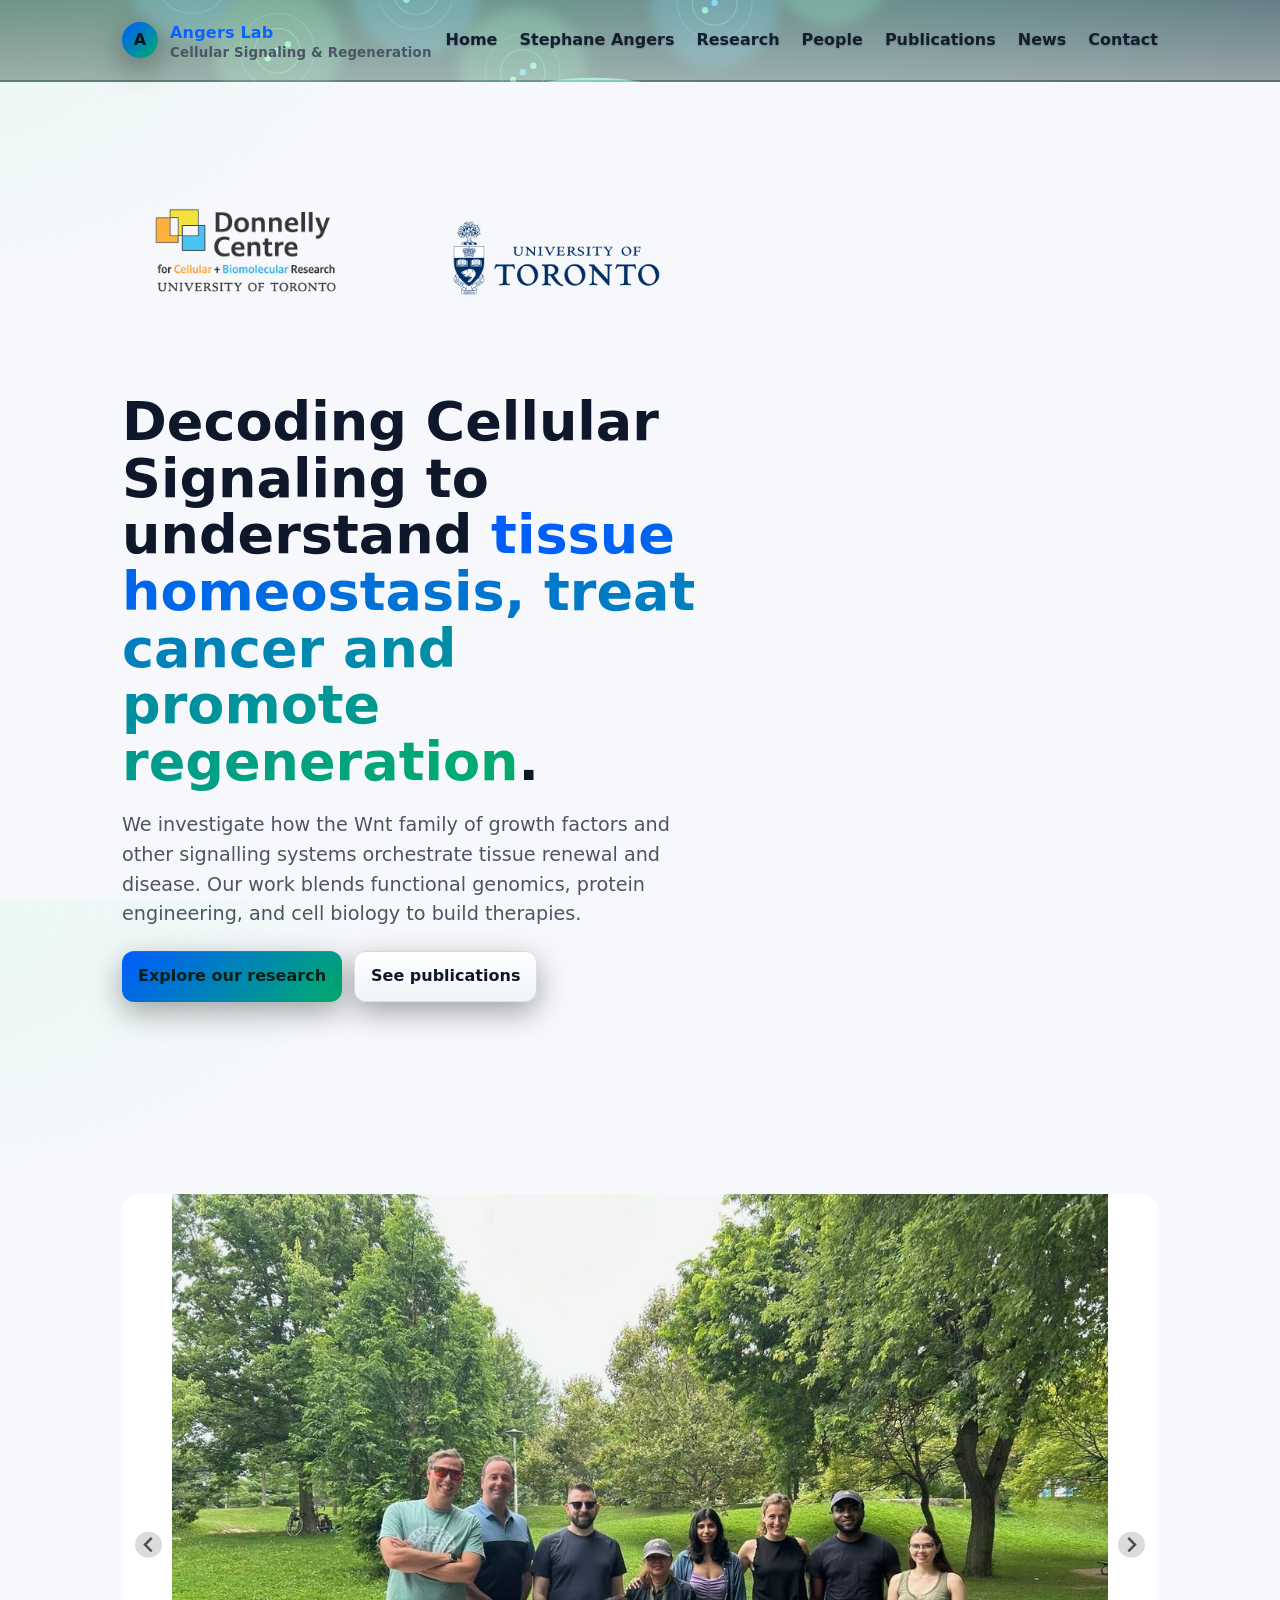
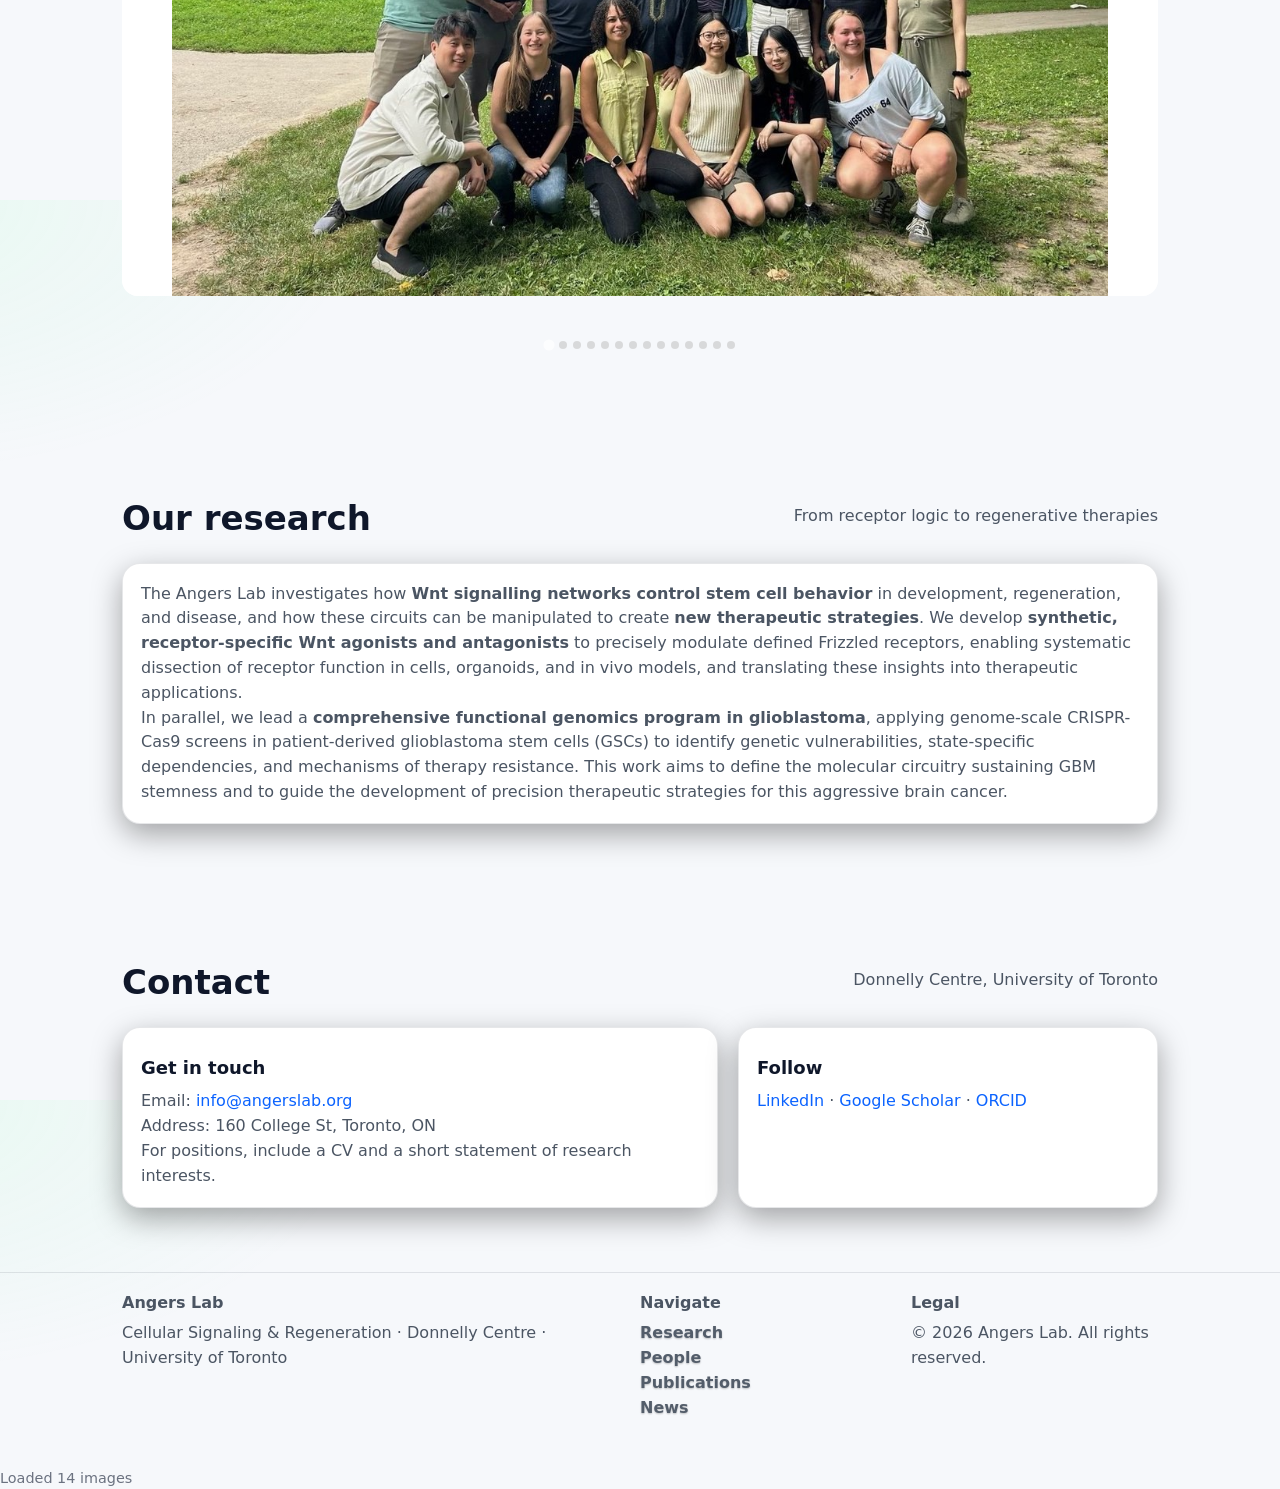
==== index.html @ 77c17e10 "Refactor research section in index.html Updated the content and styling of the research section." ====
<!DOCTYPE html>
<html lang="en">
<head>
<meta charset="utf-8"/>
<meta name="viewport" content="width=device-width, initial-scale=1, viewport-fit=cover"/>
<title>Angers Lab | Cellular Signaling &amp; Regeneration</title>
<meta name="description" content="Angers Lab at the University of Toronto. We study cellular signalling, Wnt/Frizzled biology, and regenerative medicine."/>
<link rel="icon" href="data:image/svg+xml,&lt;svg xmlns='http://www.w3.org/2000/svg' viewBox='0 0 100 100'&gt;&lt;rect width='100' height='100' fill='%230a0a0a'/&gt;&lt;text x='50' y='58' font-size='60' text-anchor='middle' fill='%23ffffff' font-family='Arial, Helvetica, sans-serif'&gt;A&lt;/text&gt;&lt;/svg&gt;"/>
<style>
    :root {
      --bg: #0b0c10;
      --panel: #111317;
      --elev: #161a20;
      --text: #e9eef5;
      --muted: #aeb6c2;
      --brand: #59d5ff;
      --brand-2: #7bffb1;
      --link: var(--brand);
      --maxw: 1100px;
      --radius: 18px;
      --shadow: 0 10px 30px rgba(0,0,0,.35);
    }
    @media (prefers-color-scheme: light) {
      :root {
        --bg: #f6f8fb;
        --panel: #ffffff;
        --elev: #f1f4f8;
        --text: #0f172a;
        --muted: #4b5563;
        --brand: #005bff;
        --brand-2: #00ad6b;
        --link: #0b63ff;
      }
    }
    * { box-sizing: border-box; }
    html, body { height: 100%; }
    body {
      margin: 0;
      font-family: ui-sans-serif, system-ui, -apple-system, Segoe UI, Roboto, Helvetica, Arial, "Apple Color Emoji", "Segoe UI Emoji";
      color: var(--text);
      background: radial-gradient(1200px 600px at 80% -50%, rgba(89,213,255,.15), transparent 60%), radial-gradient(900px 500px at -10% 0%, rgba(123,255,177,.12), transparent 55%), var(--bg);
      line-height: 1.55;
    }
    a { color: var(--link); text-decoration: none; }
    a:hover { text-decoration: underline; }
    .wrap { max-width: var(--maxw); margin-inline: auto; padding-inline: clamp(16px, 3vw, 32px); }
    
    
    
    
    .brand small { display: block; font-weight: 600; color: var(--muted); line-height: 1; }
    
    
    
    
      
    }
    .hero { padding: clamp(28px, 6vw, 64px) 0 clamp(24px, 5vw, 48px); }
    .hero-grid { display: grid; grid-template-columns: 1.2fr .8fr; gap: clamp(20px, 5vw, 48px); align-items: center; }
    @media (max-width: 980px) { .hero-grid { grid-template-columns: 1fr; } }
    .eyebrow { display: inline-block; padding: 6px 10px; border-radius: 999px; background: color-mix(in oklab, var(--brand) 20%, transparent); color: color-mix(in oklab, var(--brand) 80%, var(--text)); font-weight: 700; letter-spacing: .2px; }
    h1 { font-size: clamp(28px, 4.5vw, 54px); margin: 14px 0 12px; line-height: 1.05; }
    .lead { font-size: clamp(16px, 1.5vw, 20px); color: var(--muted); max-width: 60ch; }
    .cta-row { display: flex; gap: 12px; margin-top: 22px; flex-wrap: wrap; }
    .btn { display: inline-flex; align-items: center; gap: 10px; padding: 12px 16px; border-radius: 12px; border: 1px solid color-mix(in oklab, var(--text) 12%, transparent); background: linear-gradient(180deg, color-mix(in oklab, var(--panel) 100%, transparent), color-mix(in oklab, var(--elev) 100%, transparent)); color: var(--text); font-weight: 700; text-decoration: none; box-shadow: 0 1px 0 rgba(255,255,255,.08) inset, var(--shadow); }
    .btn.fill { background: linear-gradient(135deg, var(--brand), var(--brand-2)); color: #002016; border: none; }
    .hero-card { background: linear-gradient(180deg, color-mix(in oklab, var(--panel) 90%, transparent), color-mix(in oklab, var(--elev) 100%, transparent)); border: 1px solid color-mix(in oklab, var(--text) 10%, transparent); border-radius: var(--radius); padding: 18px; box-shadow: var(--shadow); }
    .hero-card .stat { display: grid; grid-template-columns: auto 1fr; gap: 8px 14px; align-items: center; border-bottom: 1px dashed color-mix(in oklab, var(--text) 10%, transparent); padding: 12px 0; }
    .hero-card .stat:last-child { border-bottom: none; }
    .hero-card .stat .num { font-size: 28px; font-weight: 900; background: linear-gradient(135deg, var(--brand), var(--brand-2)); -webkit-background-clip: text; background-clip: text; color: transparent; }
    .hero-card .stat small { color: var(--muted); }
    section { padding: clamp(28px, 6vw, 64px) 0; }
    .section-head { display: flex; align-items: end; justify-content: space-between; gap: 12px; margin-bottom: 18px; }
    .section-head h2 { margin: 0; font-size: clamp(22px, 3.2vw, 34px); }
    .sub { color: var(--muted); }
    .grid { display: grid; grid-template-columns: repeat(12, 1fr); gap: clamp(12px, 2vw, 20px); }
    .card { grid-column: span 4; background: var(--panel); border: 1px solid color-mix(in oklab, var(--text) 10%, transparent); border-radius: var(--radius); padding: 18px; box-shadow: var(--shadow); }
    .card h3 { margin: 8px 0 8px; font-size: 18px; }
    .card p { color: var(--muted); margin: 0; }
    .chip { display: inline-flex; align-items: center; gap: 8px; padding: 6px 10px; border-radius: 999px; background: color-mix(in oklab, var(--text) 8%, transparent); color: var(--text); font-weight: 600; }
    .figure {  border-radius: 14px; background: linear-gradient(135deg, color-mix(in oklab, var(--brand) 30%, transparent), color-mix(in oklab, var(--brand-2) 30%, transparent)); opacity: .9; }
    @media (max-width: 980px) { .card { grid-column: span 6; } }
    @media (max-width: 680px) { .card { grid-column: span 12; } }
    .people { display: grid; grid-template-columns: repeat(4, 1fr); gap: 16px; }
    .person { background: var(--panel); border: 1px solid color-mix(in oklab, var(--text) 10%, transparent); border-radius: 16px; padding: 14px; display: grid; grid-template-columns: 56px 1fr; gap: 12px; align-items: center; box-shadow: var(--shadow); }
    .avatar { width: 56px; height: 56px; border-radius: 50%; background: linear-gradient(135deg, var(--brand), var(--brand-2)); display: grid; place-items: center; font-weight: 900; color: #002016; }
    .person small { color: var(--muted); }
     }
    @media (max-width: 520px) { .people { grid-template-columns: 1fr; } }
    .pubs { display: grid; gap: 14px; }
    .pub { background: var(--panel); border: 1px solid color-mix(in oklab, var(--text) 10%, transparent); border-radius: 14px; padding: 14px; box-shadow: var(--shadow); }
    .pub b { display: block; margin-bottom: 6px; }
    .pub .meta { color: var(--muted); font-size: .95rem; }
    footer { border-top: 1px solid color-mix(in oklab, var(--text) 10%, transparent); padding: 18px 0 32px; color: var(--muted); }
    .footer-grid { display: grid; grid-template-columns: 2fr 1fr 1fr; gap: 24px; }
    .footer-grid a { color: var(--muted); }
    @media (max-width: 820px) { .footer-grid { grid-template-columns: 1fr; } }
    .sr-only { position: absolute; width: 1px; height: 1px; padding: 0; margin: -1px; overflow: hidden; clip: rect(0,0,0,0); border: 0; }
    .mt-1{margin-top:6px}.mt-2{margin-top:12px}.mt-3{margin-top:18px}.mt-4{margin-top:26px}
  
    .banner{position:relative;margin:clamp(10px,2vw,16px) 0 0;}
    .banner .wrap{position:relative}
    .banner-figure{
      width:100%;
      aspect-ratio:21/9;
      background:url('assets/images/banner-wnt.svg') center/cover no-repeat;
      border-radius:18px;
      box-shadow:var(--shadow);
      border:1px solid color-mix(in oklab, var(--text) 10%, transparent);
    }
    .banner .caption{
      position:absolute;inset:auto 16px 14px 16px;
      background:color-mix(in oklab, var(--bg) 35%, transparent);
      backdrop-filter:blur(6px) saturate(130%);
      color:var(--text);
      padding:8px 12px;border-radius:12px;
      border:1px solid color-mix(in oklab, var(--text) 10%, transparent);
      font-weight:600;display:inline-flex;gap:10px;align-items:center;
    }
/* --- Non-Splide Carousel (unused) --- */
.carousel { position: relative; margin: 24px 0 8px; }
.carousel .viewport { overflow: hidden; border-radius: 16px; box-shadow: var(--shadow); border:1px solid color-mix(in oklab, var(--text) 10%, transparent); }
.carousel .slides { display: flex; transition: transform .6s cubic-bezier(.22,.61,.36,1); }
.carousel .slide {
  min-width: 100%;
  display: flex;
  justify-content: center;
  align-items: center;
  background: var(--panel);
}
.carousel .slide img {
  max-width: 100%;
  height: auto;
  max-height: 75vh;
  object-fit: scale-down;
  object-position: center;
  display: block;
}
.carousel button
.carousel button.nav:hover { background: color-mix(in oklab, var(--bg) 65%, transparent); }
.carousel button.prev { left: 10px; } .carousel button.next { right: 10px; }
.carousel .dots { display: flex; gap: 8px; justify-content: center; padding: 10px 0 0; }
.carousel .dot {
  width: 8px; height: 8px; border-radius: 999px; background: color-mix(in oklab, var(--text) 18%, transparent);
  border: 1px solid color-mix(in oklab, var(--text) 12%, transparent); cursor: pointer;
}
.carousel .dot[aria-selected="true"] { background: linear-gradient(135deg, var(--brand), var(--brand-2)); border: none; }

/* --- Logo row responsive rules --- */
.logo-row {
  display: flex;
  justify-content: center;
  align-items: center;
  gap: clamp(32px, 6vw, 80px);
  margin: 12px 0 36px;
}
.logo-row img {
  height: clamp(100px, 18vw, 200px);
  max-width: 45%;
  width: auto;
  object-fit: contain;
}
@media (max-width: 820px){
  .logo-row { gap: clamp(24px, 6vw, 64px); }
}
@media (max-width: 480px){
  .logo-row img { max-width: 46%; }
}

/* Canonical site header + nav */
header { position: sticky; top: 0; z-index: 50; backdrop-filter: saturate(140%) blur(8px); background: linear-gradient(180deg, color-mix(in oklab, var(--bg) 30%, transparent), color-mix(in oklab, var(--bg) 55%, transparent)), url('assets/images/banner-wnt.svg') center/cover no-repeat; border-bottom: 2px solid color-mix(in oklab, var(--text) 10%, transparent); }
.nav { display: flex; align-items: center; justify-content: space-between; height: 80px; }
.brand { display: flex; align-items: center; gap: 12px; font-weight: 700; letter-spacing: .2px; }
.brand .logo { width: 36px; height: 36px; border-radius: 50%; background: linear-gradient(135deg, var(--brand), var(--brand-2)); display: grid; place-items: center; color: #001319; font-weight: 900; box-shadow: var(--shadow); }
nav ul { list-style: none; margin: 0; padding: 0; display: flex; gap: 22px; align-items: center; }
nav a { color: var(--text); opacity: .95; font-weight: 700; text-shadow: 0 1px 2px rgba(0,0,0,.25); }
.menu-btn { display: none; background: none; border: none; color: var(--text); font-size: 28px; }
@media (max-width: 860px) {
      nav ul { display: none; position: absolute; top: 64px; left: 0; right: 0; background: var(--panel); border-bottom: 2px solid color-mix(in oklab, var(--text) 10%, transparent); padding: 12px 18px; flex-direction: column; gap: 8px; }

nav a.active { font-weight: bold; text-decoration: underline; }
/* Optional: prevent body from scrolling when menu is open */
body.no-scroll { overflow: hidden; }
</style>

<!-- Splide CSS -->
<link rel="stylesheet" href="https://cdn.jsdelivr.net/npm/@splidejs/splide@4/dist/css/splide.min.css"/>
<style>
/* Splide iPhone-friendly sizing: avoid cropping and jitter */
.splide { margin: 0 auto; max-width: var(--maxw); }
.splide__track { border-radius: 16px; overflow: hidden; background: var(--panel); }
.splide__slide {
  display:flex; align-items:center; justify-content:center;
  background: var(--panel);
  will-change: transform;
}
/* Use dvh on iOS 16+; fallback to vh. Keep images crisp and contained */
.splide__slide img {
  max-width: 100%;
  height: auto;
  max-height: 78dvh;
  object-fit: contain;
  display: block;
  -webkit-transform: translateZ(0);
  backface-visibility: hidden;
}
@supports not (height: 100dvh) {
  .splide__slide img { max-height: 75vh; }
}
/* Slight inner padding so tall images don't touch edges on phones */
@media (max-width: 600px){
  .splide__slide { padding: 8px; }
}
#status { color:#6b7280; font-size:.9rem; }
</style>
<style>
@media (max-width: 860px) {
  .menu-btn { display: inline-block !important; }
  nav ul.open { display: flex !important; }
}
</style>
</head>
<body>
<a class="sr-only" href="#main">Skip to content</a>
<header>
  <div class="wrap nav">
    <a aria-label="Angers Lab Home" class="brand" href="index.html">
      <span class="logo">A</span>
      <span>Angers Lab<br/><small>Cellular Signaling &amp; Regeneration</small></span>
    </a>
    <nav>
      <button class="menu-btn" aria-label="Open menu" onclick="toggleMenu()" aria-expanded="false">☰</button>
      <ul id="menu"><li><a href="index.html" class="active"><span class="active"></span>Home</a></li>
<li><a href="stephane-angers.html">Stephane Angers</a></li>
        <li><a href="research.html">Research</a></li>
        <li><a href="people.html">People</a></li>
        <li><a href="publications.html">Publications</a></li>
        <li><a href="news.html">News</a></li>
        <li><a href="#contact">Contact</a></li></ul>
    </nav>
  </div>
</header>

<section id="home" class="hero">
  <div class="wrap hero-grid">
    <div>
      <div class="logo-row">
        <img src="assets/images/donnelly-logo.png" alt="Donnelly Centre Logo"/>
        <img src="assets/images/uoft-logo.png" alt="University of Toronto Logo"/>
      </div>
      <h1>Decoding Cellular Signaling to understand <span style="background:linear-gradient(135deg,var(--brand),var(--brand-2));-webkit-background-clip:text;background-clip:text;color:transparent">tissue homeostasis, treat cancer and promote regeneration</span>.</h1>
      <p class="lead">We investigate how the Wnt family of growth factors and other signalling systems orchestrate tissue renewal and disease. Our work blends functional genomics, protein engineering, and cell biology to build therapies.</p>
      <div class="cta-row">
        <a class="btn fill" href="research.html">Explore our research</a>
        <a class="btn" href="publications.html">See publications</a>
      </div>
    </div>
  </div>
</section>

<section class="wrap" aria-label="Research visuals">
  <section id="auto-splide" class="splide" aria-label="Lab figures carousel">
    <div class="splide__track">
      <ul id="slides" class="splide__list"></ul>
    </div>
  </section>
</section>

<section id="about">
  <div class="wrap">
    <div class="section-head">
      <h2>Our research</h2>
      <p class="sub">From receptor logic to regenerative therapies</p>
    </div>
    <div class="card prose leading-relaxed" style="grid-column: span 12;">
  <p class="mt-2 text-justify">
    The Angers Lab investigates how <b>Wnt signalling networks control stem cell behavior</b> in development, 
    regeneration, and disease, and how these circuits can be manipulated to create <b>new therapeutic strategies</b>. 
    We develop <b>synthetic, receptor-specific Wnt agonists and antagonists</b> to precisely modulate defined Frizzled receptors, 
    enabling systematic dissection of receptor function in cells, organoids, and in vivo models, and translating these insights 
    into therapeutic applications.
  </p>

  <p class="mt-4 text-justify">
    In parallel, we lead a <b>comprehensive functional genomics program in glioblastoma</b>, applying genome-scale CRISPR-Cas9 
    screens in patient-derived glioblastoma stem cells (GSCs) to identify genetic vulnerabilities, state-specific dependencies, 
    and mechanisms of therapy resistance. This work aims to define the molecular circuitry sustaining GBM stemness and to guide 
    the development of precision therapeutic strategies for this aggressive brain cancer.
  </p>
</div>
  </div>
</section>

<section id="contact">
  <div class="wrap">
    <div class="section-head">
      <h2>Contact</h2>
      <p class="sub">Donnelly Centre, University of Toronto</p>
    </div>
    <div class="grid">
      <div class="card" style="grid-column: span 7">
        <h3>Get in touch</h3>
        <p class="mt-2">Email: <a href="mailto:info@angerslab.org">info@angerslab.org</a></p>
        <p>Address: 160 College St, Toronto, ON</p>
        <p class="mt-2">For positions, include a CV and a short statement of research interests.</p>
      </div>
      <div class="card" style="grid-column: span 5">
        <h3>Follow</h3>
        <p class="mt-2"><a href="#">LinkedIn</a> · <a href="#">Google Scholar</a> · <a href="#">ORCID</a></p>
      </div>
    </div>
  </div>
</section>

<footer>
  <div class="wrap footer-grid">
    <div>
      <b>Angers Lab</b>
      <p class="mt-1">Cellular Signaling &amp; Regeneration · Donnelly Centre · University of Toronto</p>
    </div>
    <div>
      <b>Navigate</b>
      <nav class="mt-1">
        <a href="research.html">Research</a><br/>
        <a href="people.html">People</a><br/>
        <a href="publications.html">Publications</a><br/>
        <a href="news.html">News</a>
      </nav>
    </div>
    <div>
      <b>Legal</b>
      <p class="mt-1">© <span id="year"></span> Angers Lab. All rights reserved.</p>
    </div>
  </div>
</footer>

<script>
  
  document.getElementById('year').textContent = new Date().getFullYear();
  document.querySelectorAll('a[href^="#"]').forEach(a => a.addEventListener('click', e => {
    const id = a.getAttribute('href');
    if(id.length > 1){ e.preventDefault(); document.querySelector(id).scrollIntoView({behavior:'smooth'}); }
  }));

  // --- Non-Splide carousel init (kept in case it's used elsewhere) ---
  (function(){
    const root = document.getElementById('home-carousel');
    if(!root) return;
    const slidesWrap = root.querySelector('.slides');
    const slides = Array.from(root.querySelectorAll('.slide'));
    const dotsWrap = root.querySelector('.dots');
    let i = 0, timer;

    slides.forEach((_, idx)=>{
      const b = document.createElement('button');
      b.className = 'dot';
      b.setAttribute('role','tab');
      b.setAttribute('aria-label','Go to slide ' + (idx+1));
      b.addEventListener('click', ()=> go(idx, true));
      dotsWrap.appendChild(b);
    });

    function update(){
      slidesWrap.style.transform = `translateX(-${i*100}%)`;
      dotsWrap.querySelectorAll('.dot').forEach((d, idx)=> d.setAttribute('aria-selected', idx===i ? 'true' : 'false'));
    }
    function go(n, user){
      i = (n + slides.length) % slides.length;
      update();
      if(user) restart();
    }
    function next(){ go(i+1); }
    function prev(){ go(i-1); }

    root.querySelector('.next').addEventListener('click', ()=> next());
    root.querySelector('.prev').addEventListener('click', ()=> prev());

    function start(){ timer = setInterval(next, 5000); }
    function stop(){ clearInterval(timer); }
    function restart(){ stop(); start(); }

    root.addEventListener('mouseenter', stop);
    root.addEventListener('mouseleave', start);

    update(); start();
  })();
</script>

<!-- Splide -->
<script defer src="https://cdn.jsdelivr.net/npm/@splidejs/splide@4/dist/js/splide.min.js"></script>
<p id="status"></p>
<script>
document.addEventListener('DOMContentLoaded', async () => {
  const status = document.getElementById('status');
  const listEl = document.getElementById('slides');
  const manifestUrl = 'assets/carousel/manifest.json';

  try {
    const res = await fetch(manifestUrl, { cache: 'no-cache' });
    if (!res.ok) throw new Error('HTTP ' + res.status + ' ' + res.statusText);
    const data = await res.json();
    const images = Array.isArray(data.images) ? data.images : [];

    if (images.length === 0) {
      status.textContent = 'No images found in assets/carousel/.';
    } else {
      for (const rel of images) {
        const li = document.createElement('li');
        li.className = 'splide__slide';
        const img = document.createElement('img');
        img.loading = 'lazy';
        img.decoding = 'async';
        img.src = rel;
        img.alt = '';
        li.appendChild(img);
        listEl.appendChild(li);
      }

      new Splide('#auto-splide', {
        type: 'loop',
        pagination: true,
        arrows: true,
        gap: '0.5rem',
        // Key changes for iPhone rendering:
        // - Let Splide manage width; avoid autoWidth which can shrink images on mobile.
        autoHeight: true,
        focus: 'center',
        speed: 600,
        autoplay: true,
        interval: 5000,
        pauseOnHover: true,
        pauseOnFocus: true,
        breakpoints: {
          600: { arrows: false }
        }
      }).mount();

      status.textContent = 'Loaded ' + images.length + ' image' + (images.length > 1 ? 's' : '');
    }
  } catch (err) {
    status.style.color = '#b91c1c';
    status.textContent = 'Failed to load manifest: ' + err.message + ' — ensure assets/carousel/manifest.json is published.';
  }
});
</script>
<script>
(function () {
  const btn  = document.querySelector('.menu-btn');
  const menu = document.getElementById('menu');

  if (!btn || !menu) return;

  function set(open) {
    menu.classList.toggle('open', open);
    btn.setAttribute('aria-expanded', String(open));
    document.body.classList.toggle('no-scroll', open);
  }

  window.toggleMenu = () => set(!menu.classList.contains('open'));

  // Close the menu when a link is tapped
  menu.querySelectorAll('a').forEach(a => a.addEventListener('click', () => set(false)));

  // If resized back to desktop, ensure menu is closed and layout resets
  window.addEventListener('resize', () => {
    if (window.innerWidth > 860) set(false);
  });
})();
</script>
</body>
</html>
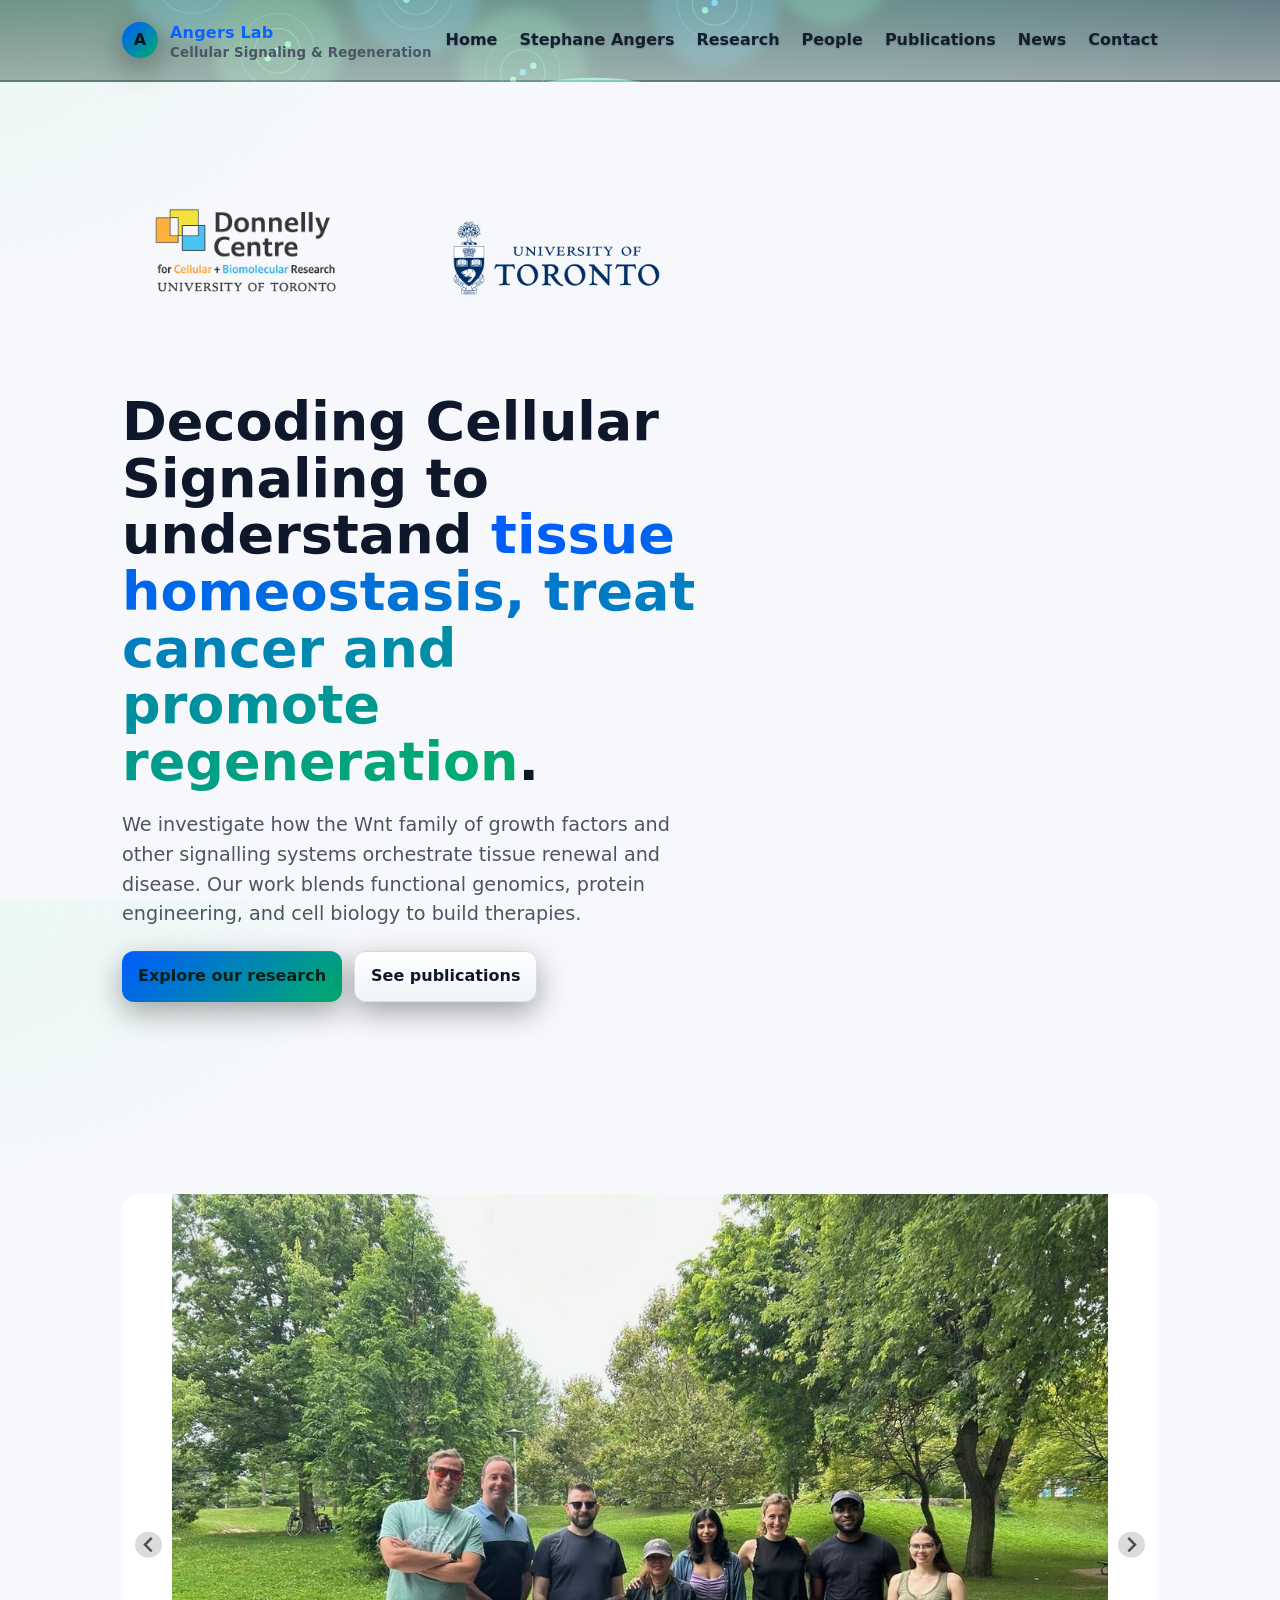
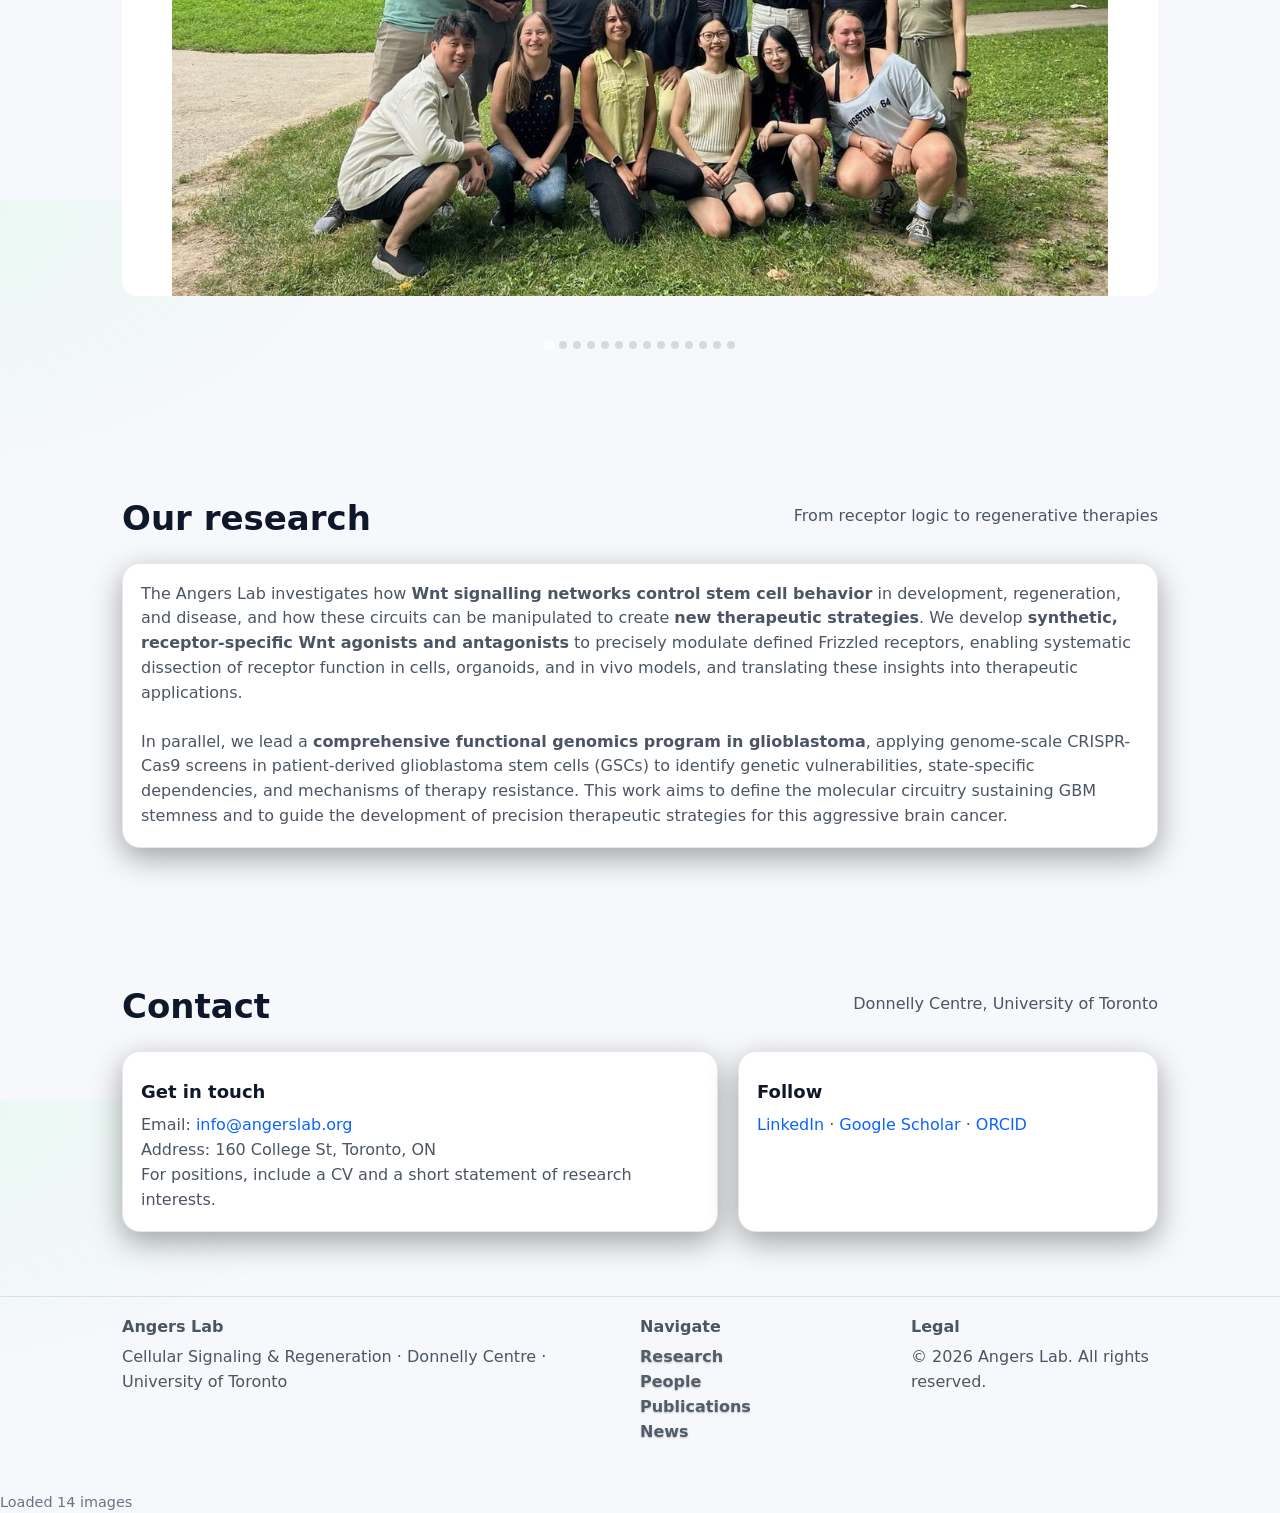
==== commit 3376962e: "Change paragraph style in index.html" ====
--- a/index.html
+++ b/index.html
@@ -281,7 +281,7 @@
     into therapeutic applications.
   </p>
 
-  <p class="mt-4 text-justify">
+  <p style="margin-top: 24px;">
     In parallel, we lead a <b>comprehensive functional genomics program in glioblastoma</b>, applying genome-scale CRISPR-Cas9 
     screens in patient-derived glioblastoma stem cells (GSCs) to identify genetic vulnerabilities, state-specific dependencies, 
     and mechanisms of therapy resistance. This work aims to define the molecular circuitry sustaining GBM stemness and to guide 
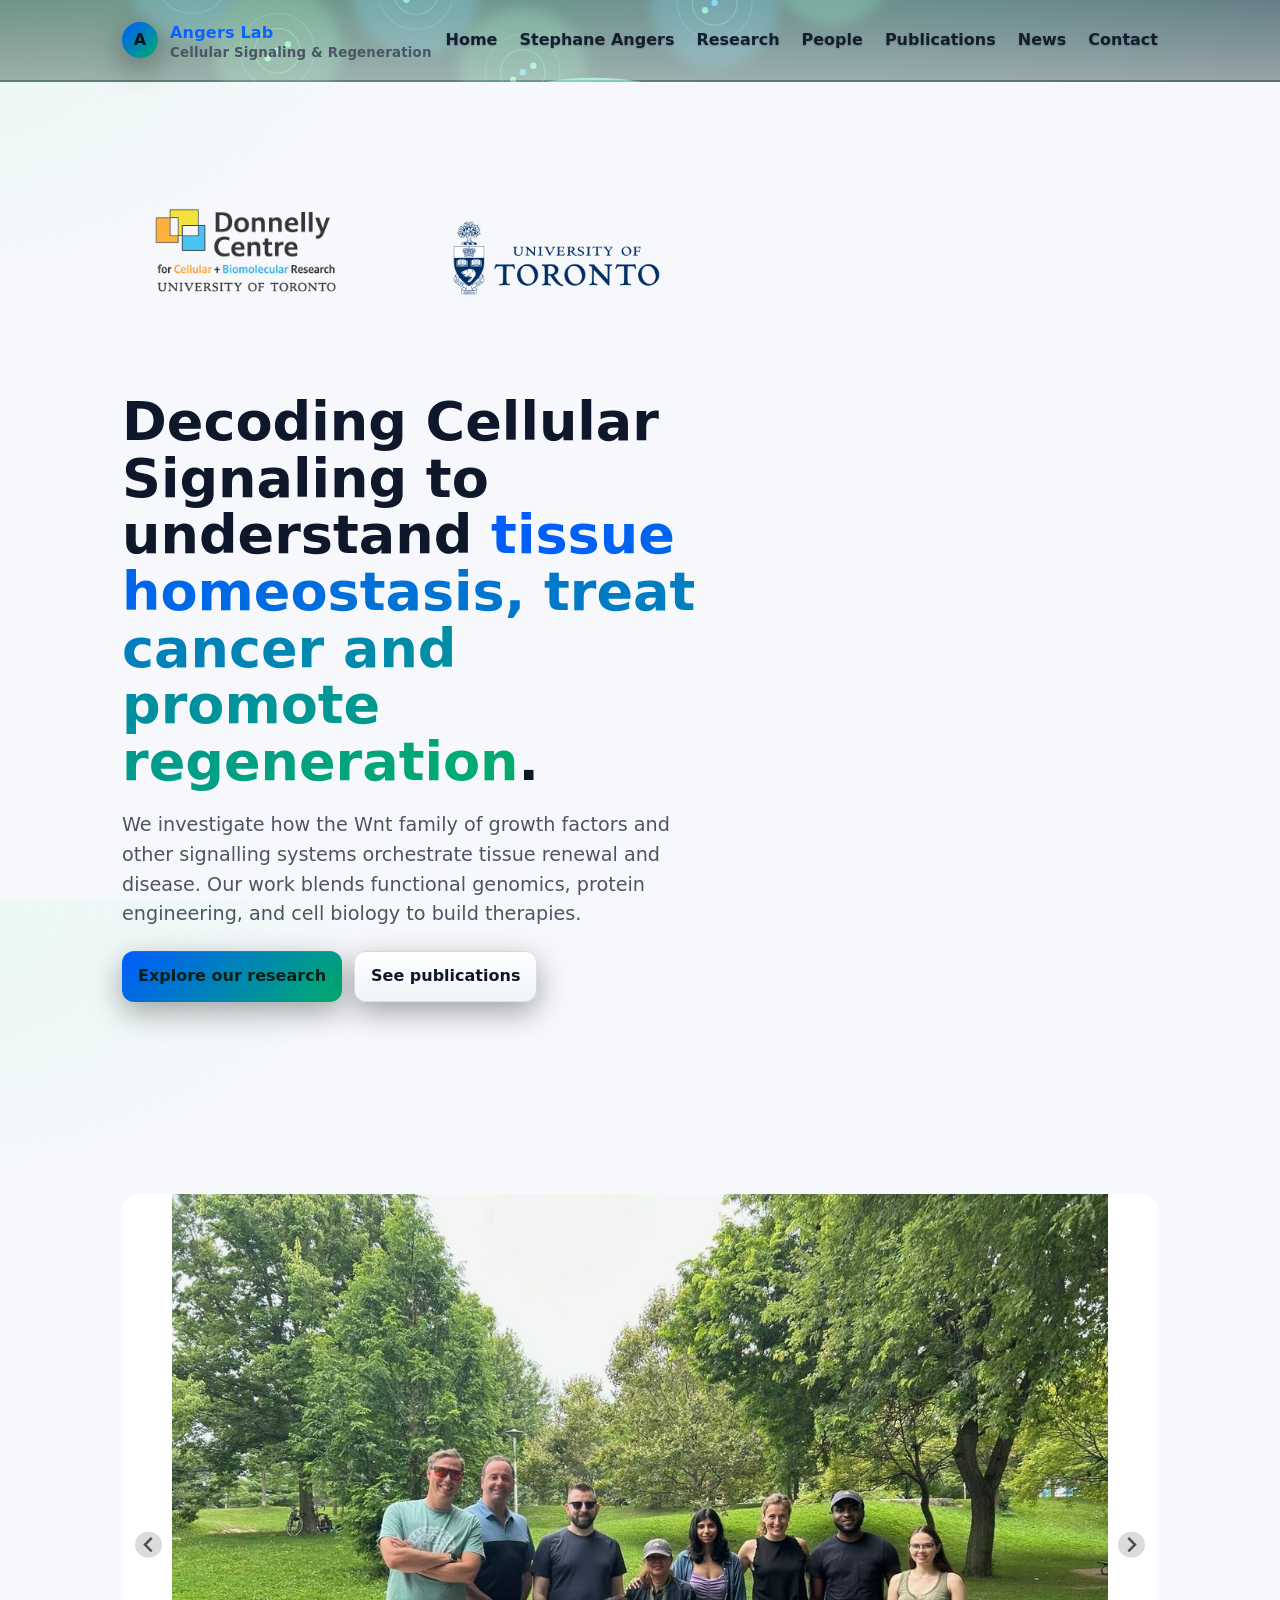
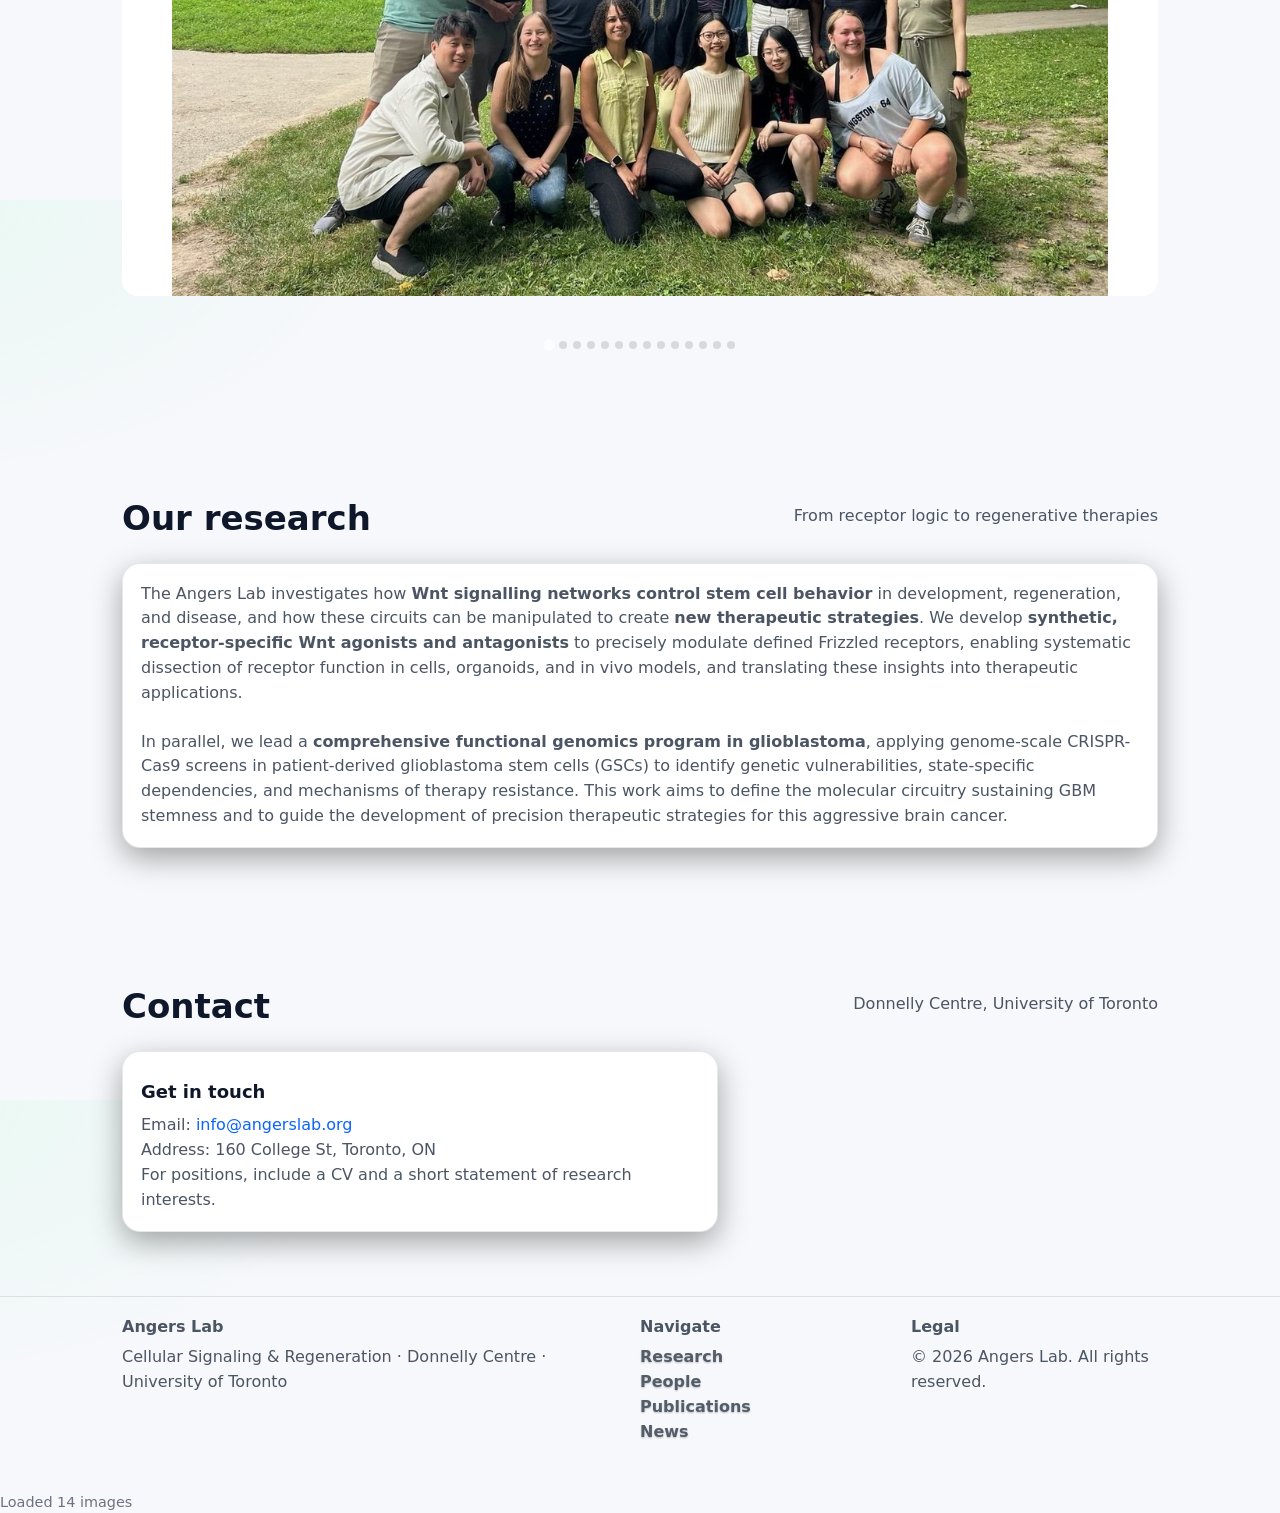
==== commit eb2abdbb: "Remove Follow section from index.html Removed the Follow section from the contact information." ====
--- a/index.html
+++ b/index.html
@@ -304,11 +304,6 @@
         <p>Address: 160 College St, Toronto, ON</p>
         <p class="mt-2">For positions, include a CV and a short statement of research interests.</p>
       </div>
-      <div class="card" style="grid-column: span 5">
-        <h3>Follow</h3>
-        <p class="mt-2"><a href="#">LinkedIn</a> · <a href="#">Google Scholar</a> · <a href="#">ORCID</a></p>
-      </div>
-    </div>
   </div>
 </section>
 
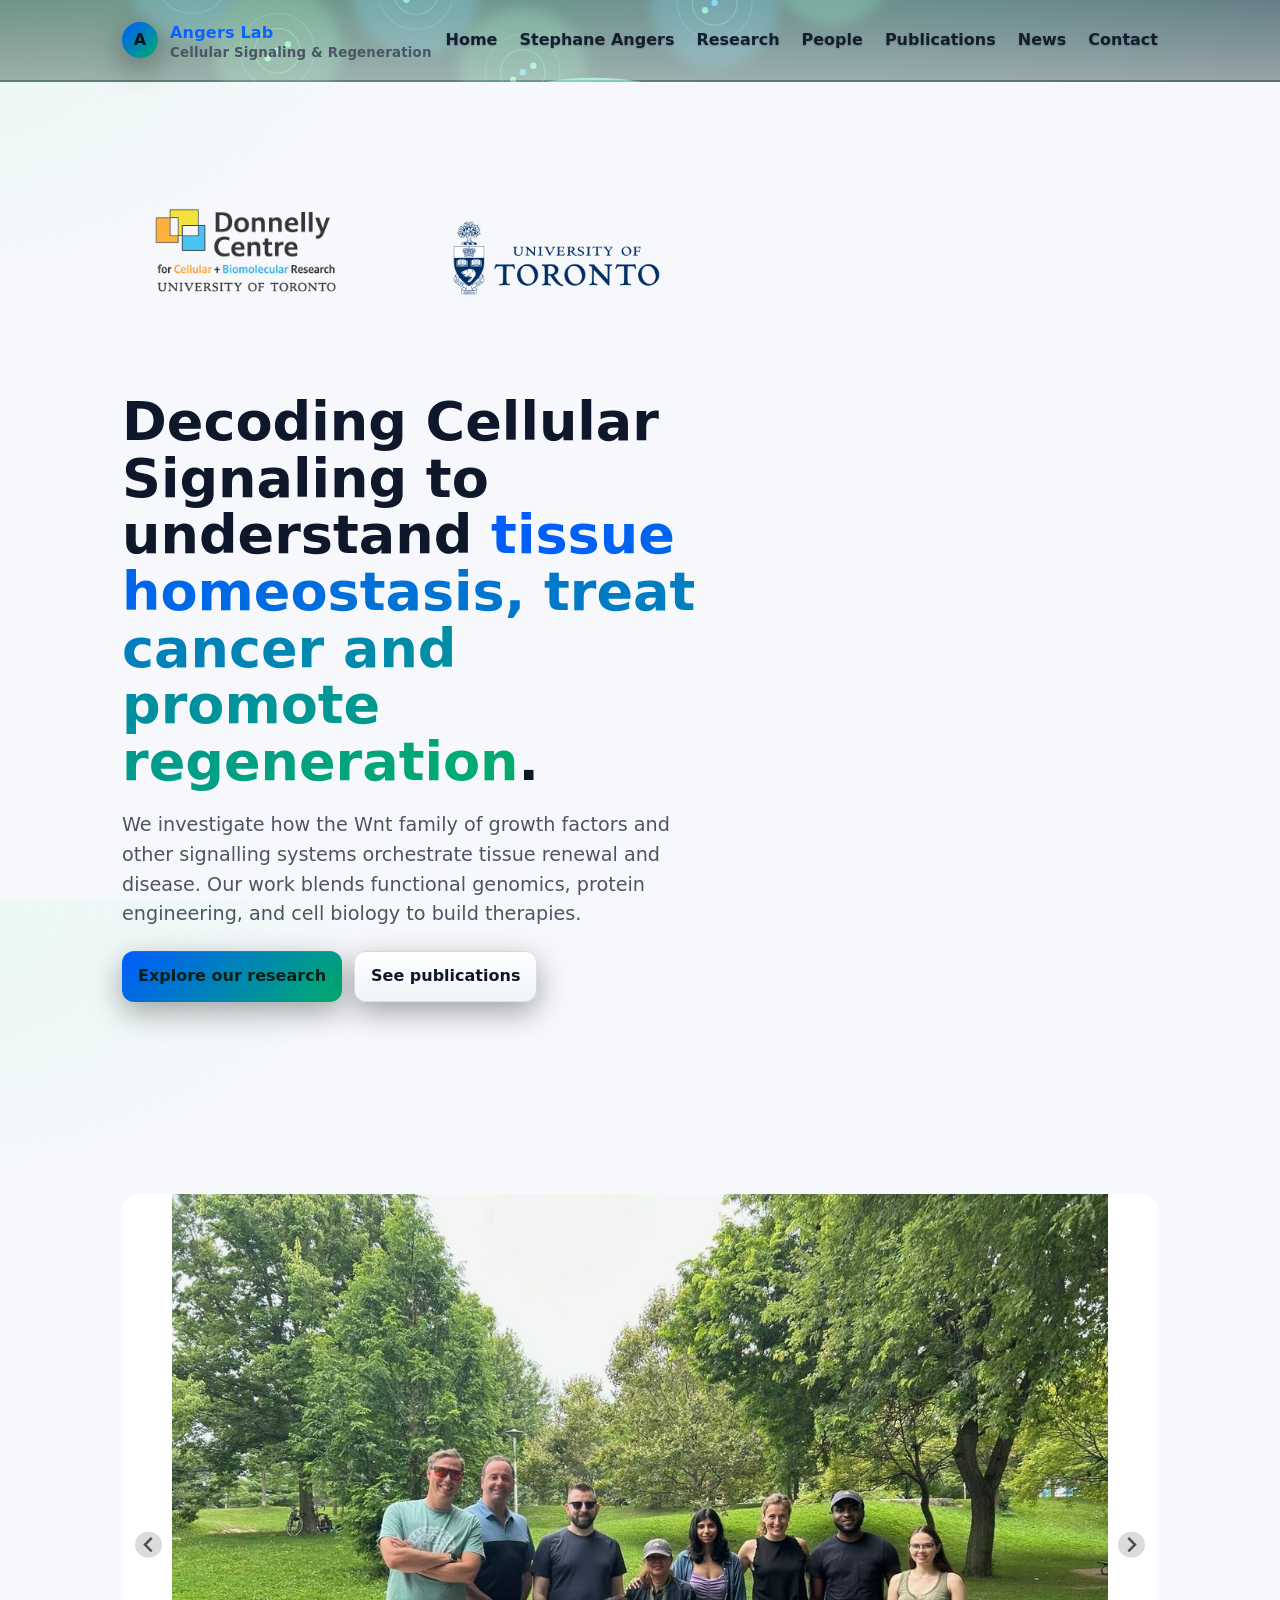
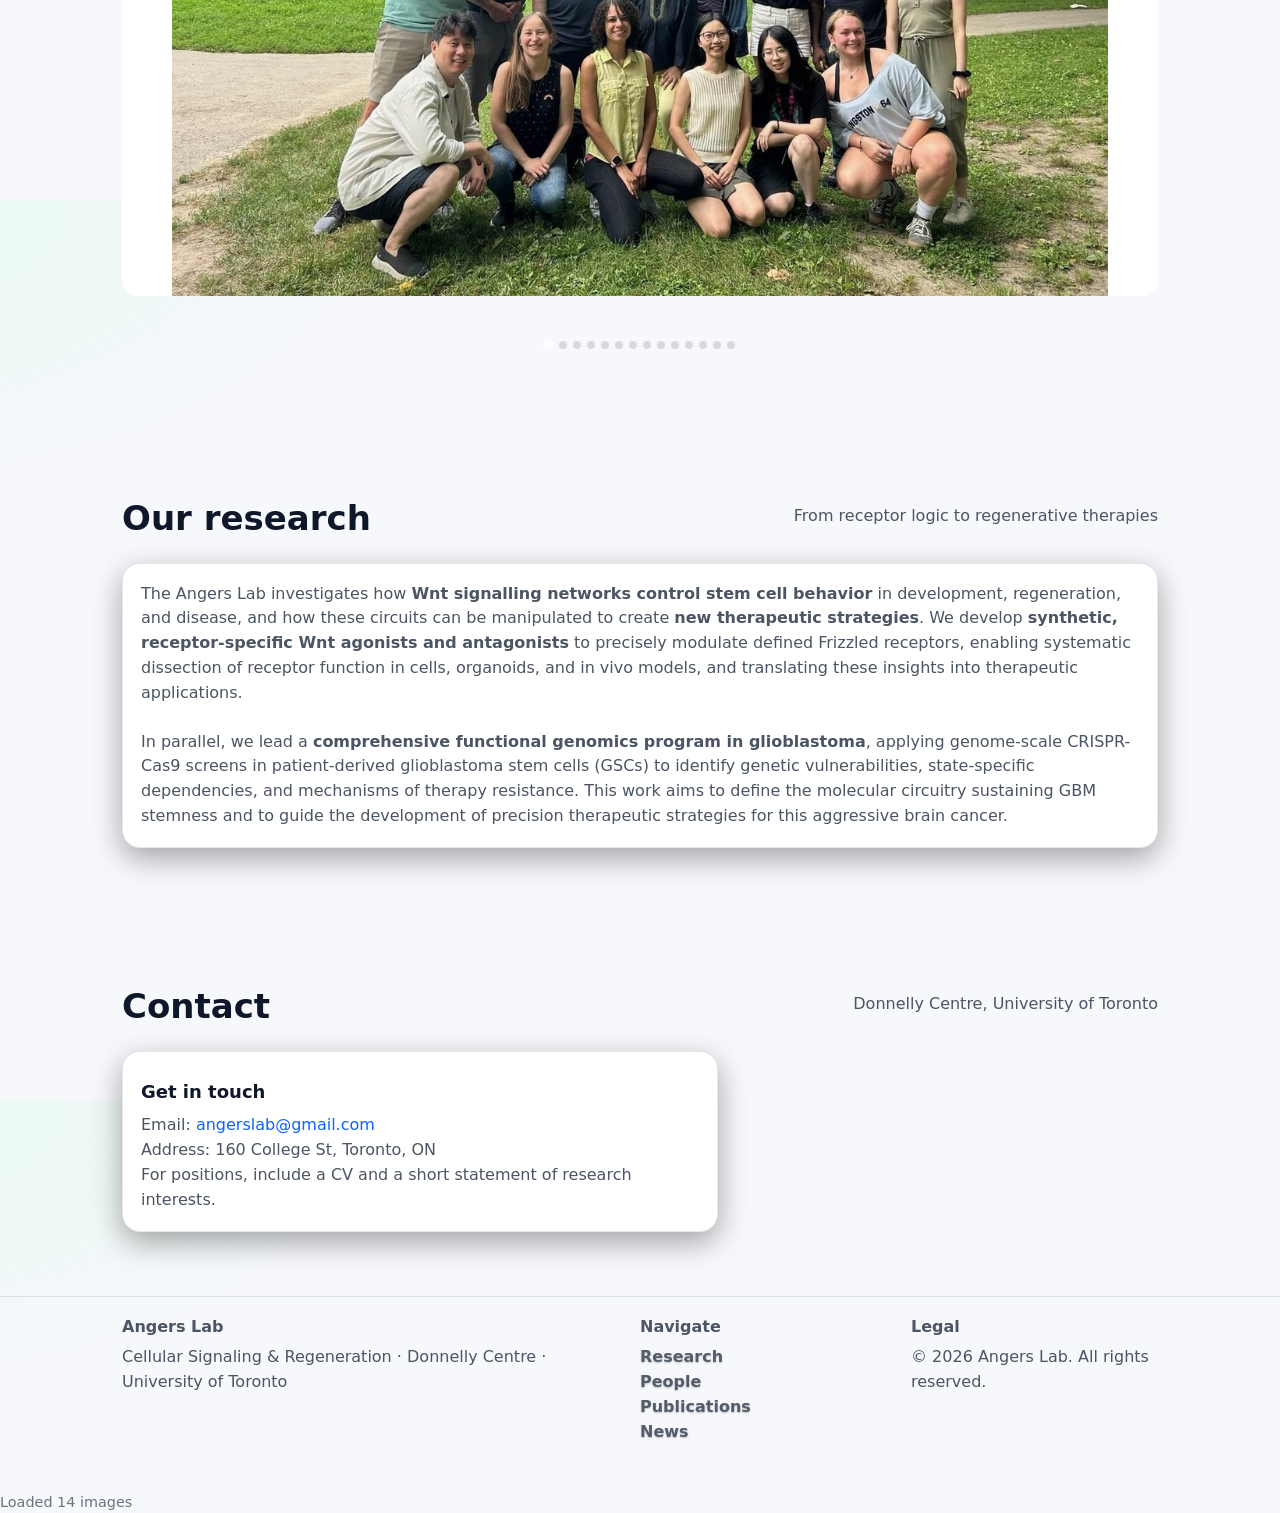
==== commit c0760fca: "Update contact email address in index.html" ====
--- a/index.html
+++ b/index.html
@@ -300,7 +300,7 @@
     <div class="grid">
       <div class="card" style="grid-column: span 7">
         <h3>Get in touch</h3>
-        <p class="mt-2">Email: <a href="mailto:info@angerslab.org">info@angerslab.org</a></p>
+        <p class="mt-2">Email: <a href="mailto:info@angerslab.org">angerslab@gmail.com</a></p>
         <p>Address: 160 College St, Toronto, ON</p>
         <p class="mt-2">For positions, include a CV and a short statement of research interests.</p>
       </div>
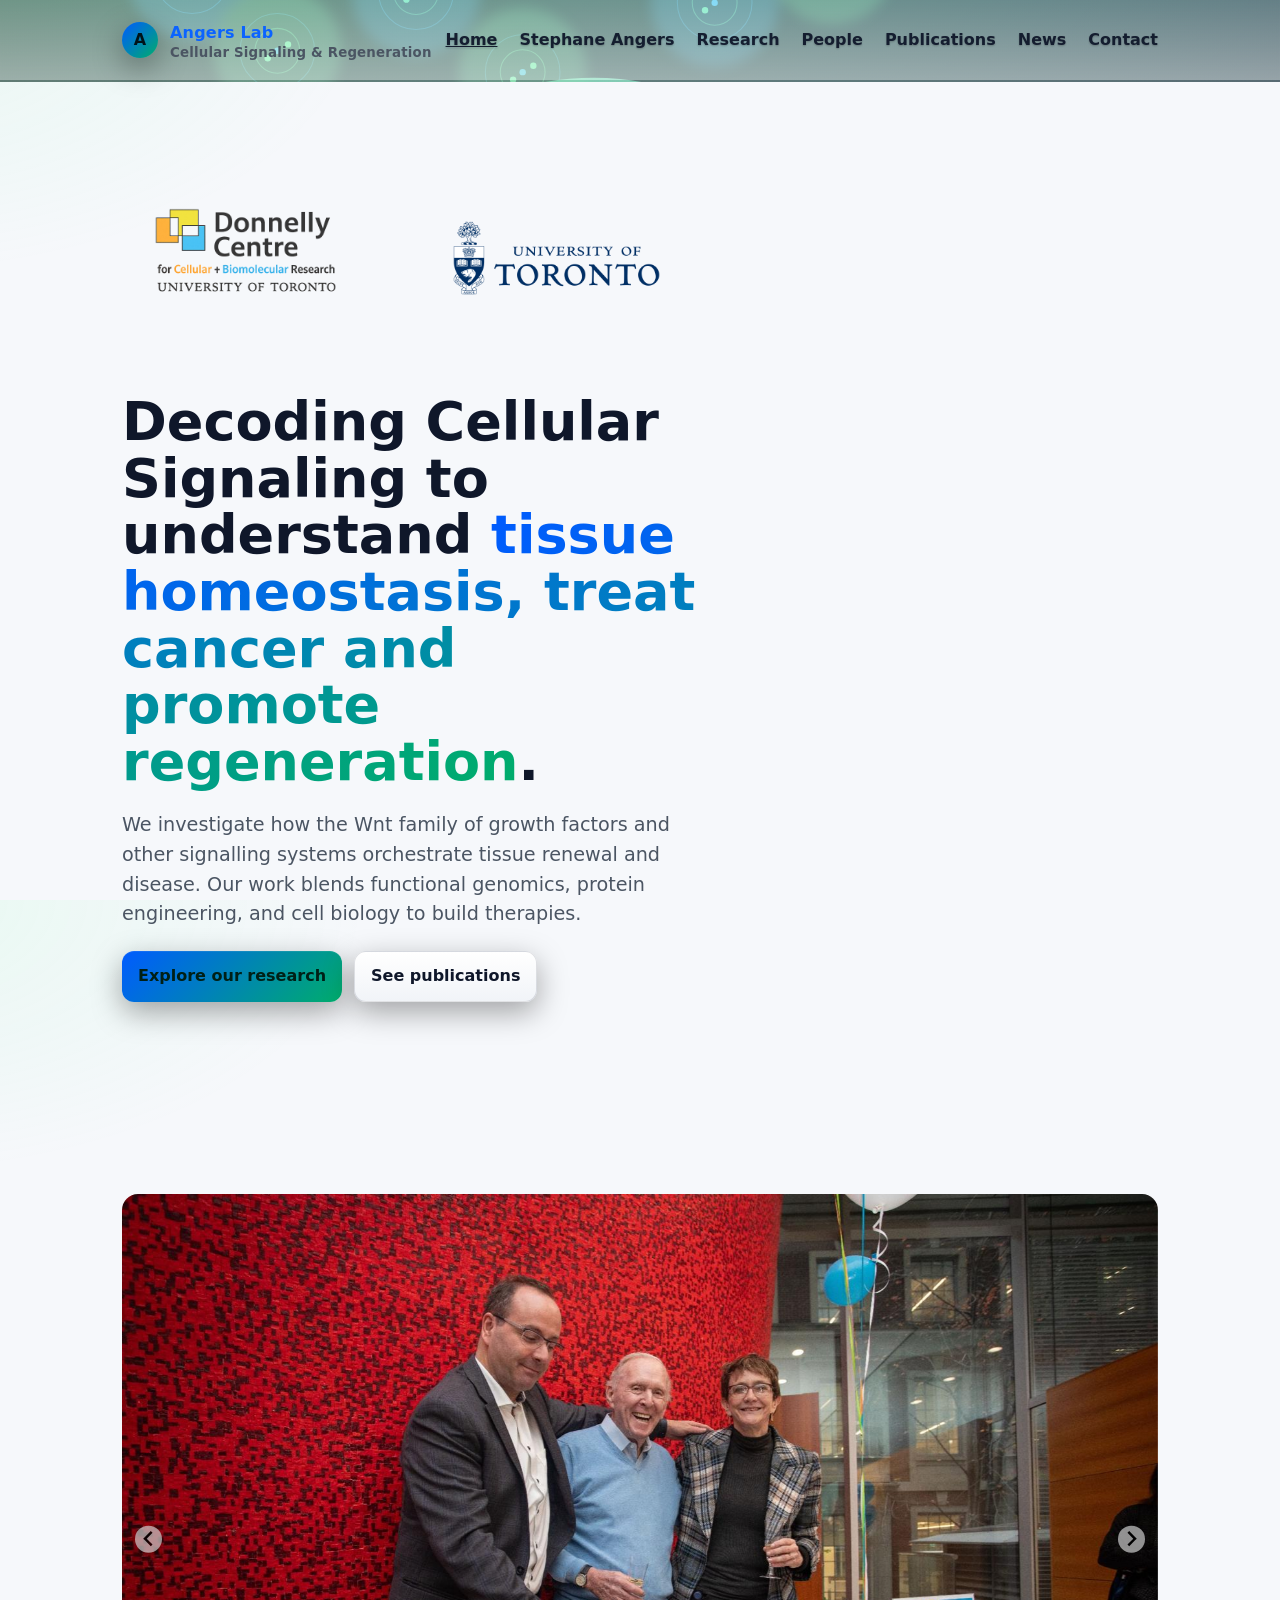
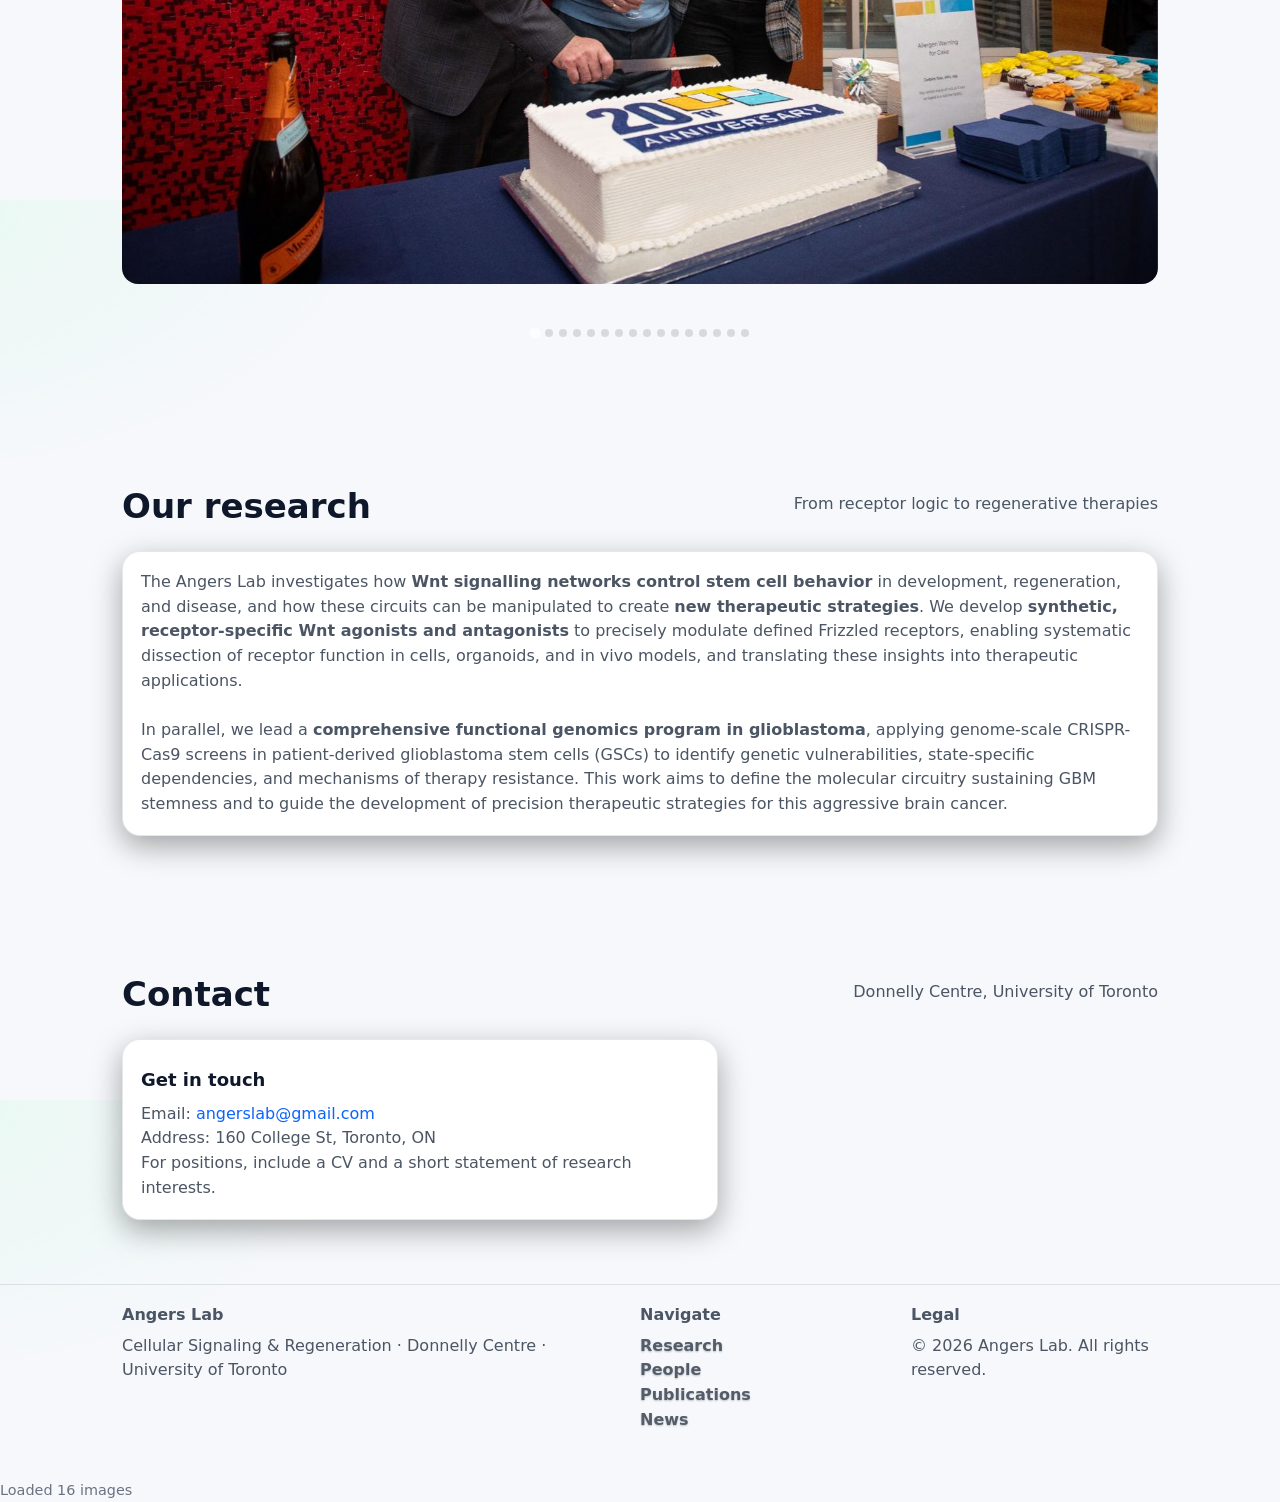
==== commit ab2421fe: "Fix nav-active CSS, dead publication anchors, and stale links - Close the mobile-only @media block o" ====
--- a/index.html
+++ b/index.html
@@ -177,7 +177,7 @@
 .menu-btn { display: none; background: none; border: none; color: var(--text); font-size: 28px; }
 @media (max-width: 860px) {
       nav ul { display: none; position: absolute; top: 64px; left: 0; right: 0; background: var(--panel); border-bottom: 2px solid color-mix(in oklab, var(--text) 10%, transparent); padding: 12px 18px; flex-direction: column; gap: 8px; }
-
+}
 nav a.active { font-weight: bold; text-decoration: underline; }
 /* Optional: prevent body from scrolling when menu is open */
 body.no-scroll { overflow: hidden; }
@@ -300,7 +300,7 @@
     <div class="grid">
       <div class="card" style="grid-column: span 7">
         <h3>Get in touch</h3>
-        <p class="mt-2">Email: <a href="mailto:info@angerslab.org">angerslab@gmail.com</a></p>
+        <p class="mt-2">Email: <a href="mailto:angerslab@gmail.com">angerslab@gmail.com</a></p>
         <p>Address: 160 College St, Toronto, ON</p>
         <p class="mt-2">For positions, include a CV and a short statement of research interests.</p>
       </div>
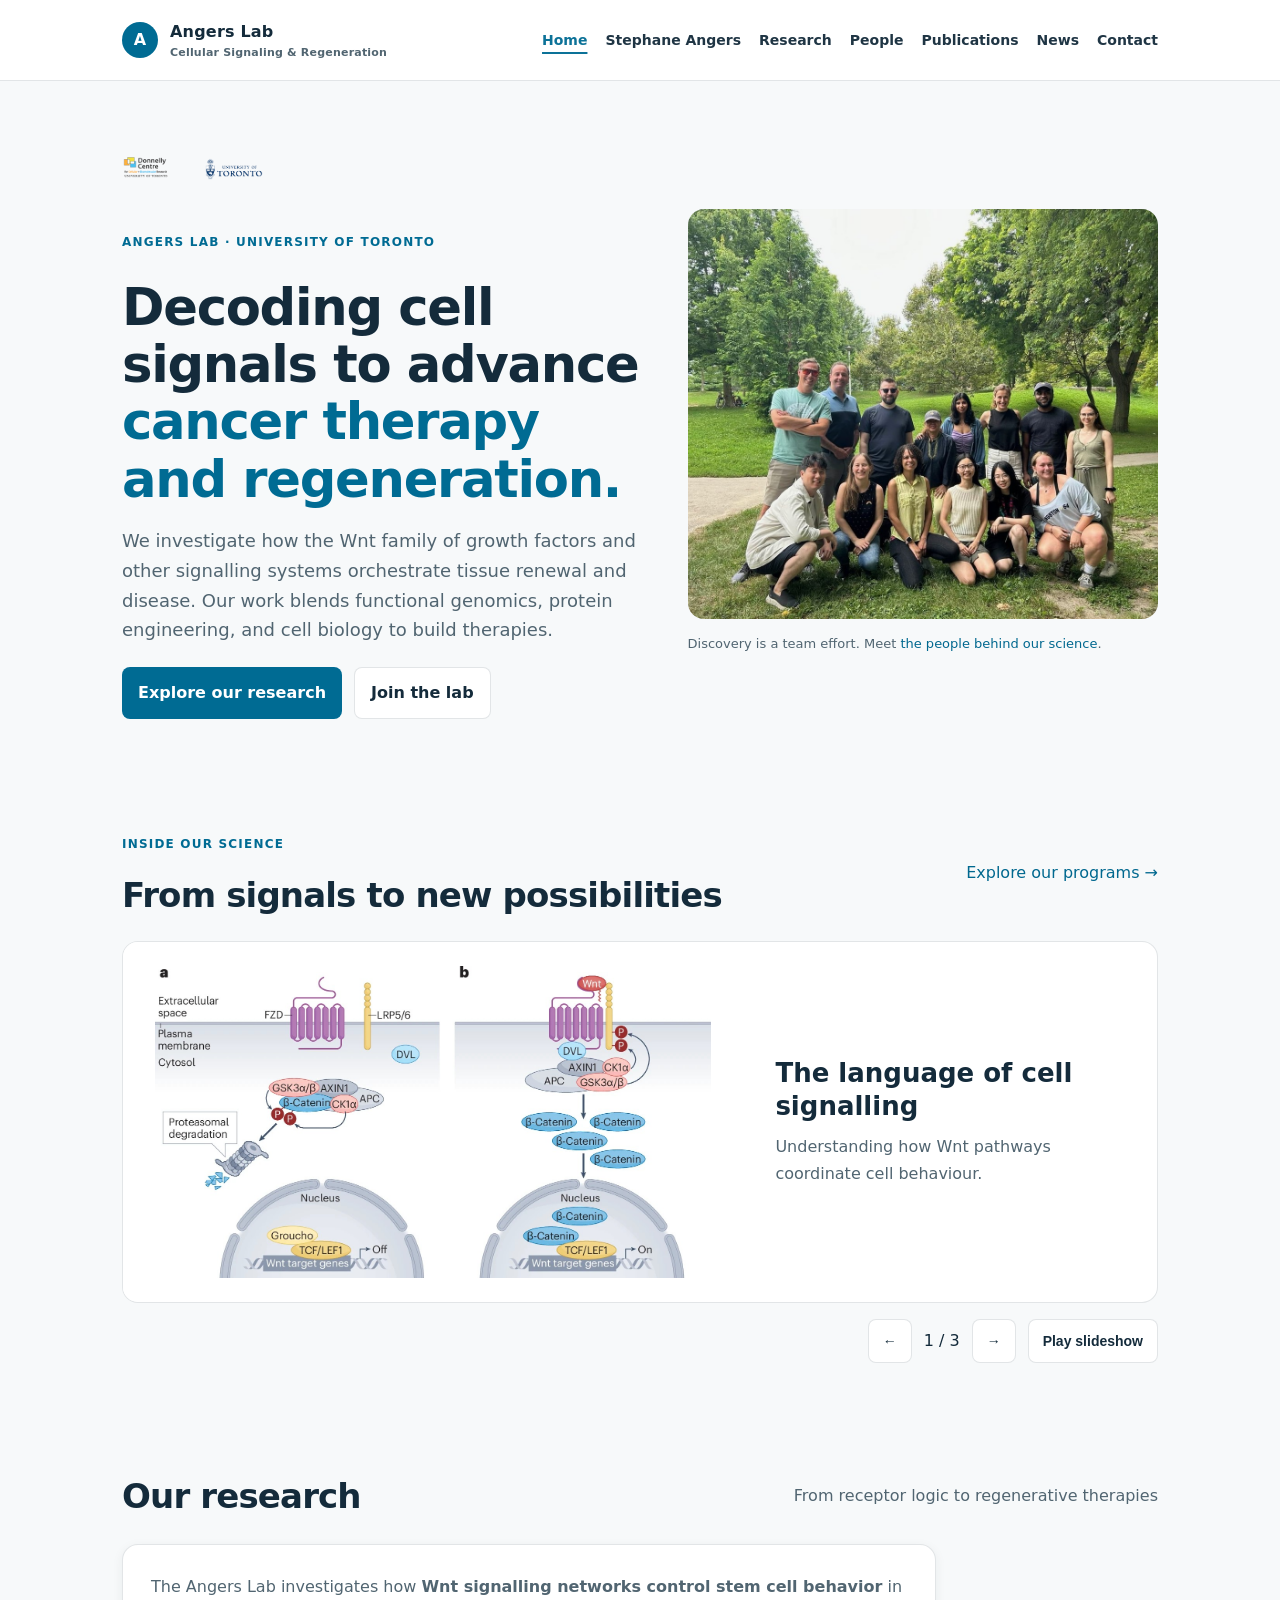
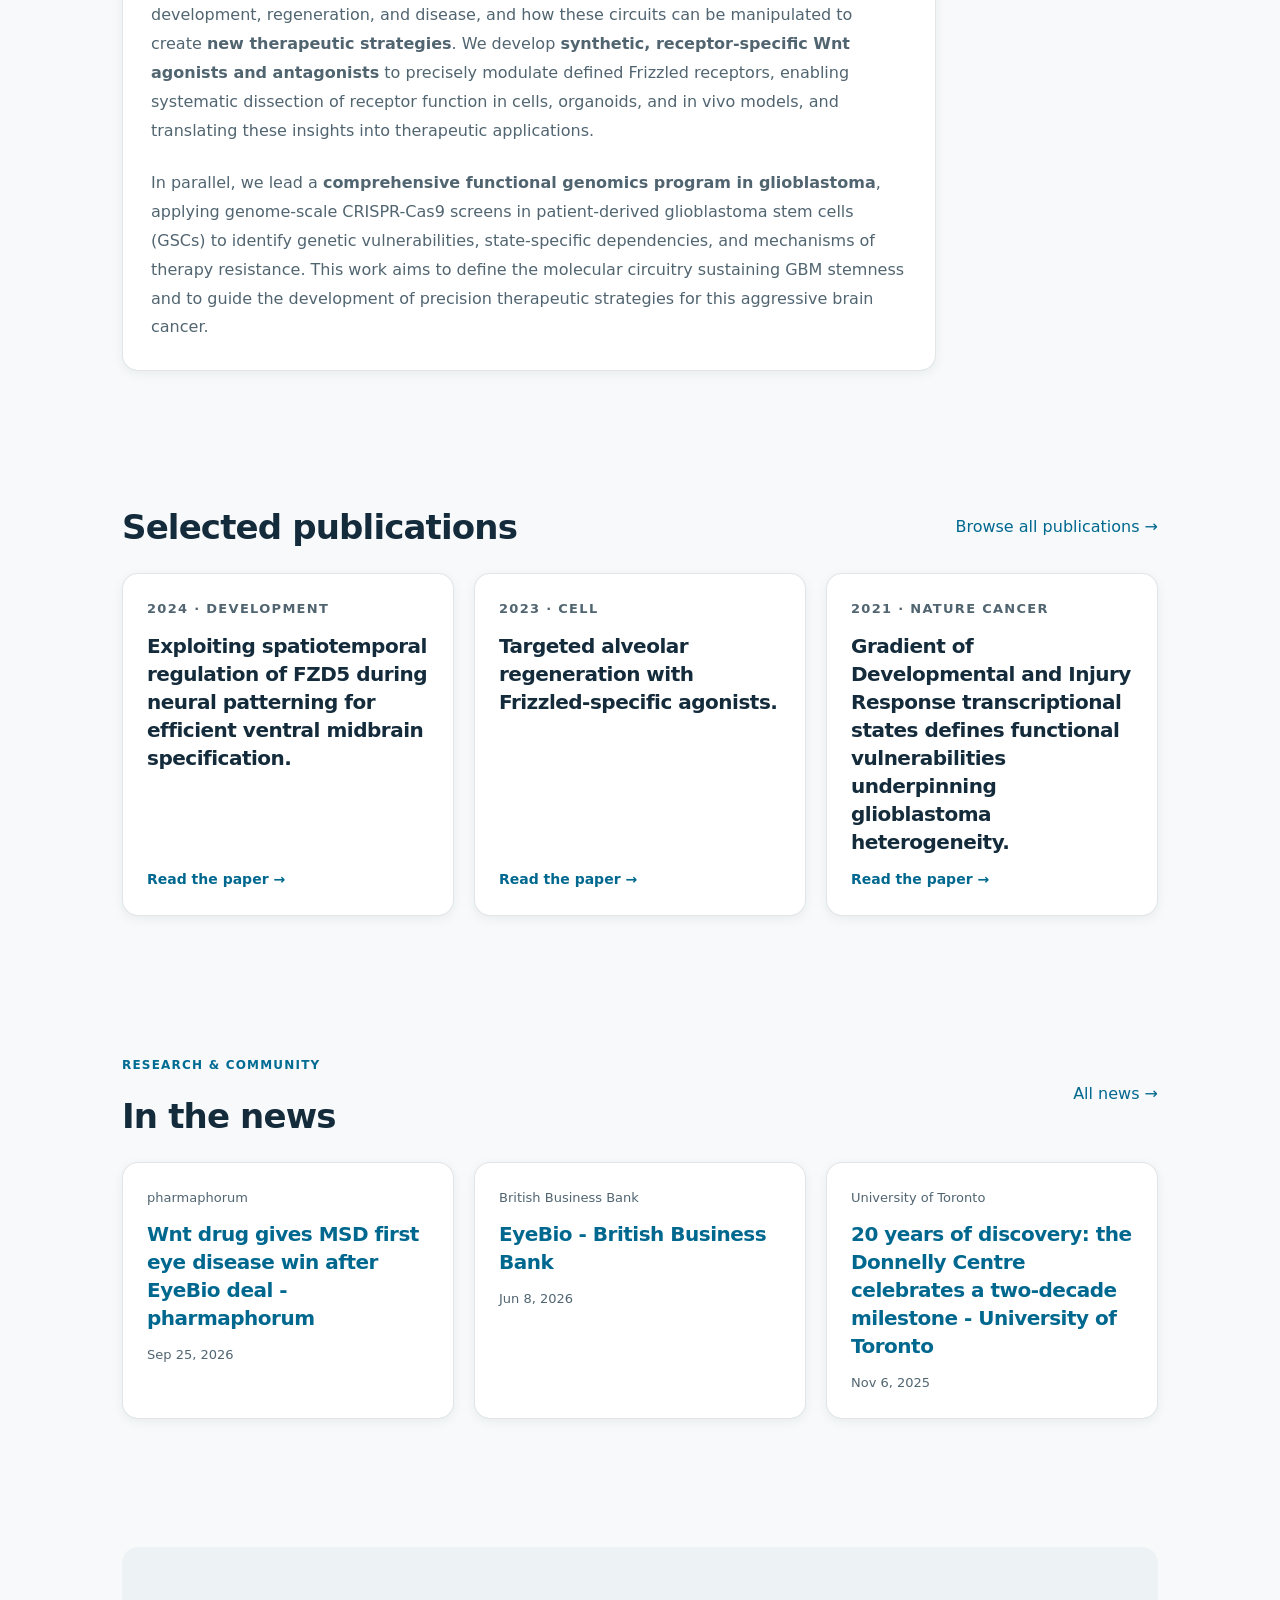
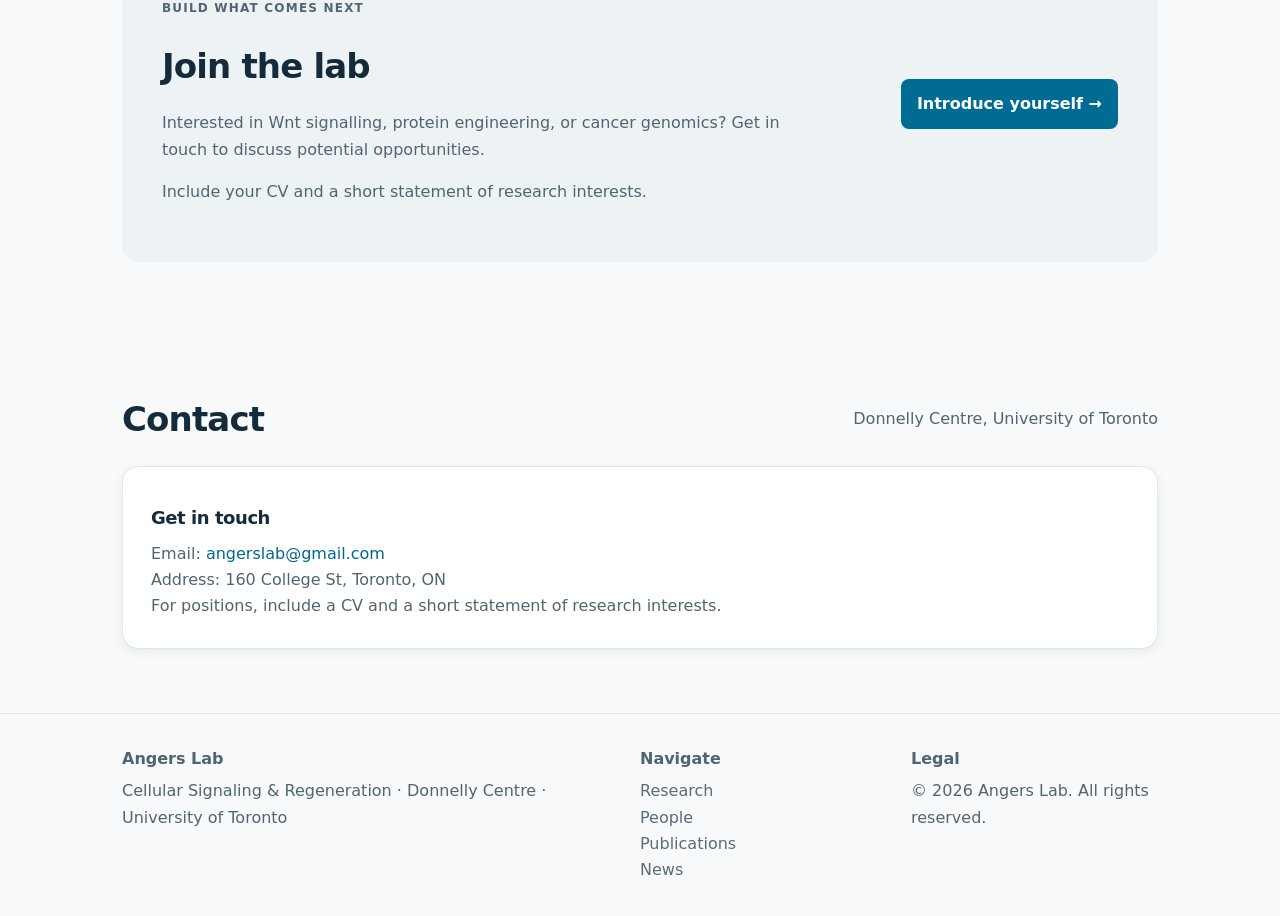
==== commit b02f96e5: "Redesign lab website and improve navigation and accessibility" ====
--- a/index.html
+++ b/index.html
@@ -49,12 +49,6 @@
     
     
     .brand small { display: block; font-weight: 600; color: var(--muted); line-height: 1; }
-    
-    
-    
-    
-      
-    }
     .hero { padding: clamp(28px, 6vw, 64px) 0 clamp(24px, 5vw, 48px); }
     .hero-grid { display: grid; grid-template-columns: 1.2fr .8fr; gap: clamp(20px, 5vw, 48px); align-items: center; }
     @media (max-width: 980px) { .hero-grid { grid-template-columns: 1fr; } }
@@ -177,48 +171,16 @@
 .menu-btn { display: none; background: none; border: none; color: var(--text); font-size: 28px; }
 @media (max-width: 860px) {
       nav ul { display: none; position: absolute; top: 64px; left: 0; right: 0; background: var(--panel); border-bottom: 2px solid color-mix(in oklab, var(--text) 10%, transparent); padding: 12px 18px; flex-direction: column; gap: 8px; }
+
 }
 nav a.active { font-weight: bold; text-decoration: underline; }
 /* Optional: prevent body from scrolling when menu is open */
 body.no-scroll { overflow: hidden; }
 </style>
 
-<!-- Splide CSS -->
-<link rel="stylesheet" href="https://cdn.jsdelivr.net/npm/@splidejs/splide@4/dist/css/splide.min.css"/>
-<style>
-/* Splide iPhone-friendly sizing: avoid cropping and jitter */
-.splide { margin: 0 auto; max-width: var(--maxw); }
-.splide__track { border-radius: 16px; overflow: hidden; background: var(--panel); }
-.splide__slide {
-  display:flex; align-items:center; justify-content:center;
-  background: var(--panel);
-  will-change: transform;
-}
-/* Use dvh on iOS 16+; fallback to vh. Keep images crisp and contained */
-.splide__slide img {
-  max-width: 100%;
-  height: auto;
-  max-height: 78dvh;
-  object-fit: contain;
-  display: block;
-  -webkit-transform: translateZ(0);
-  backface-visibility: hidden;
-}
-@supports not (height: 100dvh) {
-  .splide__slide img { max-height: 75vh; }
-}
-/* Slight inner padding so tall images don't touch edges on phones */
-@media (max-width: 600px){
-  .splide__slide { padding: 8px; }
-}
-#status { color:#6b7280; font-size:.9rem; }
-</style>
-<style>
-@media (max-width: 860px) {
-  .menu-btn { display: inline-block !important; }
-  nav ul.open { display: flex !important; }
-}
-</style>
+<link rel="stylesheet" href="assets/css/site.css"/>
+
+<script defer src="assets/js/site.js"></script>
 </head>
 <body>
 <a class="sr-only" href="#main">Skip to content</a>
@@ -229,7 +191,7 @@
       <span>Angers Lab<br/><small>Cellular Signaling &amp; Regeneration</small></span>
     </a>
     <nav>
-      <button class="menu-btn" aria-label="Open menu" onclick="toggleMenu()" aria-expanded="false">☰</button>
+      <button class="menu-btn" aria-controls="menu" aria-label="Open menu" aria-expanded="false">☰</button>
       <ul id="menu"><li><a href="index.html" class="active"><span class="active"></span>Home</a></li>
 <li><a href="stephane-angers.html">Stephane Angers</a></li>
         <li><a href="research.html">Research</a></li>
@@ -241,6 +203,7 @@
   </div>
 </header>
 
+<main id="main" tabindex="-1">
 <section id="home" class="hero">
   <div class="wrap hero-grid">
     <div>
@@ -248,22 +211,25 @@
         <img src="assets/images/donnelly-logo.png" alt="Donnelly Centre Logo"/>
         <img src="assets/images/uoft-logo.png" alt="University of Toronto Logo"/>
       </div>
-      <h1>Decoding Cellular Signaling to understand <span style="background:linear-gradient(135deg,var(--brand),var(--brand-2));-webkit-background-clip:text;background-clip:text;color:transparent">tissue homeostasis, treat cancer and promote regeneration</span>.</h1>
+      <p class="eyebrow">Angers Lab · University of Toronto</p><h1>Decoding cell signals to advance <span class="hero-accent">cancer therapy and regeneration.</span></h1>
       <p class="lead">We investigate how the Wnt family of growth factors and other signalling systems orchestrate tissue renewal and disease. Our work blends functional genomics, protein engineering, and cell biology to build therapies.</p>
       <div class="cta-row">
         <a class="btn fill" href="research.html">Explore our research</a>
-        <a class="btn" href="publications.html">See publications</a>
+        <a class="btn" href="#join">Join the lab</a>
       </div>
     </div>
+    <figure class="hero-visual"><img src="assets/carousel/angers-lab-picnic-2024.jpg" alt="Angers Lab team together at the 2024 lab picnic" width="900" height="675" fetchpriority="high"/><figcaption>Discovery is a team effort. Meet <a href="people.html">the people behind our science</a>.</figcaption></figure>
   </div>
 </section>
 
-<section class="wrap" aria-label="Research visuals">
-  <section id="auto-splide" class="splide" aria-label="Lab figures carousel">
-    <div class="splide__track">
-      <ul id="slides" class="splide__list"></ul>
-    </div>
-  </section>
+<section class="wrap research-gallery" aria-labelledby="gallery-title">
+  <div class="section-head"><div><p class="eyebrow">Inside our science</p><h2 id="gallery-title">From signals to new possibilities</h2></div><a href="research.html">Explore our programs →</a></div>
+  <div class="gallery-frame">
+    <figure class="gallery-slide"><img src="assets/carousel/wnt-canonical-signaling-schematic.jpg" alt="Schematic of canonical Wnt signalling" loading="lazy"/><figcaption><b>The language of cell signalling</b><span>Understanding how Wnt pathways coordinate cell behaviour.</span></figcaption></figure>
+    <figure class="gallery-slide" hidden><img src="assets/carousel/intestinal-organoids-brightfield.jpg" alt="Brightfield image of intestinal organoids" loading="lazy"/><figcaption><b>Modelling tissue renewal</b><span>Organoid models connect molecular mechanisms to tissue biology.</span></figcaption></figure>
+    <figure class="gallery-slide" hidden><img src="assets/carousel/crispr-screen-workflow-alt.png" alt="Diagram of the CRISPR screening workflow" loading="lazy"/><figcaption><b>Finding cancer vulnerabilities</b><span>Functional genomics helps reveal dependencies in cancer cells.</span></figcaption></figure>
+  </div>
+  <div class="gallery-controls" hidden><button class="btn" id="gallery-prev" aria-label="Previous research image">←</button><span id="gallery-count" aria-live="polite">1 / 3</span><button class="btn" id="gallery-next" aria-label="Next research image">→</button><button class="btn" id="gallery-play" aria-pressed="false">Play slideshow</button></div>
 </section>
 
 <section id="about">
@@ -291,6 +257,9 @@
   </div>
 </section>
 
+<section class="wrap" aria-labelledby="featured-title"><div class="section-head"><h2 id="featured-title">Selected publications</h2><a href="publications.html">Browse all publications →</a></div><div class="feature-grid"><article class="card"><p class="eyebrow">2024 · Development</p><h3>Exploiting spatiotemporal regulation of FZD5 during neural patterning for efficient ventral midbrain specification.</h3><a href="https://doi.org/10.1242/dev.202545">Read the paper →</a></article><article class="card"><p class="eyebrow">2023 · Cell</p><h3>Targeted alveolar regeneration with Frizzled-specific agonists.</h3><a href="https://doi.org/10.1016/j.cell.2023.05.022">Read the paper →</a></article><article class="card"><p class="eyebrow">2021 · Nature Cancer</p><h3>Gradient of Developmental and Injury Response transcriptional states defines functional vulnerabilities underpinning glioblastoma heterogeneity.</h3><a href="https://doi.org/10.1038/s43018-020-00154-9">Read the paper →</a></article></div></section>
+<section class="wrap" aria-labelledby="latest-title"><div class="section-head"><div><p class="eyebrow">Research &amp; community</p><h2 id="latest-title">In the news</h2></div><a href="news.html">All news →</a></div><div class="feature-grid" id="home-news"><article class="card"><p class="sub">pharmaphorum</p><h3><a href="https://news.google.com/rss/articles/[base64]?oc=5">Wnt drug gives MSD first eye disease win after EyeBio deal - pharmaphorum</a></h3><p class="sub">2026-09-25</p></article><article class="card"><p class="sub">British Business Bank</p><h3><a href="https://news.google.com/rss/articles/CBMia0FVX3lxTE5NQVctTFJoQ2V2ekFSYzhsMURmaXVCZ1BxTW45TnBFWHpYWldTSzE3ZHNrTEQwM0pLdTMwOFc2eUYtNHJva21lUTJDVlZLb0EwN1o0VlZBalA3NmZXUWlzdUYzdXJPbUx5VzF3?oc=5">EyeBio - British Business Bank</a></h3><p class="sub">2026-06-08</p></article><article class="card"><p class="sub">University of Toronto</p><h3><a href="https://news.google.com/rss/articles/[base64]?oc=5">20 years of discovery: the Donnelly Centre celebrates a two-decade milestone - University of Toronto</a></h3><p class="sub">2025-11-06</p></article></div></section>
+<section class="wrap" id="join"><div class="join-panel"><div><p class="eyebrow">Build what comes next</p><h2>Join the lab</h2><p>Interested in Wnt signalling, protein engineering, or cancer genomics? Get in touch to discuss potential opportunities.</p><p>Include your CV and a short statement of research interests.</p></div><a class="btn fill" href="mailto:angerslab@gmail.com?subject=Angers%20Lab%20opportunities">Introduce yourself →</a></div></section>
 <section id="contact">
   <div class="wrap">
     <div class="section-head">
@@ -307,6 +276,7 @@
   </div>
 </section>
 
+</main>
 <footer>
   <div class="wrap footer-grid">
     <div>
@@ -329,138 +299,12 @@
   </div>
 </footer>
 
-<script>
-  
-  document.getElementById('year').textContent = new Date().getFullYear();
-  document.querySelectorAll('a[href^="#"]').forEach(a => a.addEventListener('click', e => {
-    const id = a.getAttribute('href');
-    if(id.length > 1){ e.preventDefault(); document.querySelector(id).scrollIntoView({behavior:'smooth'}); }
-  }));
-
-  // --- Non-Splide carousel init (kept in case it's used elsewhere) ---
-  (function(){
-    const root = document.getElementById('home-carousel');
-    if(!root) return;
-    const slidesWrap = root.querySelector('.slides');
-    const slides = Array.from(root.querySelectorAll('.slide'));
-    const dotsWrap = root.querySelector('.dots');
-    let i = 0, timer;
-
-    slides.forEach((_, idx)=>{
-      const b = document.createElement('button');
-      b.className = 'dot';
-      b.setAttribute('role','tab');
-      b.setAttribute('aria-label','Go to slide ' + (idx+1));
-      b.addEventListener('click', ()=> go(idx, true));
-      dotsWrap.appendChild(b);
-    });
-
-    function update(){
-      slidesWrap.style.transform = `translateX(-${i*100}%)`;
-      dotsWrap.querySelectorAll('.dot').forEach((d, idx)=> d.setAttribute('aria-selected', idx===i ? 'true' : 'false'));
-    }
-    function go(n, user){
-      i = (n + slides.length) % slides.length;
-      update();
-      if(user) restart();
-    }
-    function next(){ go(i+1); }
-    function prev(){ go(i-1); }
-
-    root.querySelector('.next').addEventListener('click', ()=> next());
-    root.querySelector('.prev').addEventListener('click', ()=> prev());
-
-    function start(){ timer = setInterval(next, 5000); }
-    function stop(){ clearInterval(timer); }
-    function restart(){ stop(); start(); }
-
-    root.addEventListener('mouseenter', stop);
-    root.addEventListener('mouseleave', start);
-
-    update(); start();
-  })();
-</script>
-
-<!-- Splide -->
-<script defer src="https://cdn.jsdelivr.net/npm/@splidejs/splide@4/dist/js/splide.min.js"></script>
-<p id="status"></p>
-<script>
-document.addEventListener('DOMContentLoaded', async () => {
-  const status = document.getElementById('status');
-  const listEl = document.getElementById('slides');
-  const manifestUrl = 'assets/carousel/manifest.json';
-
-  try {
-    const res = await fetch(manifestUrl, { cache: 'no-cache' });
-    if (!res.ok) throw new Error('HTTP ' + res.status + ' ' + res.statusText);
-    const data = await res.json();
-    const images = Array.isArray(data.images) ? data.images : [];
-
-    if (images.length === 0) {
-      status.textContent = 'No images found in assets/carousel/.';
-    } else {
-      for (const rel of images) {
-        const li = document.createElement('li');
-        li.className = 'splide__slide';
-        const img = document.createElement('img');
-        img.loading = 'lazy';
-        img.decoding = 'async';
-        img.src = rel;
-        img.alt = '';
-        li.appendChild(img);
-        listEl.appendChild(li);
-      }
-
-      new Splide('#auto-splide', {
-        type: 'loop',
-        pagination: true,
-        arrows: true,
-        gap: '0.5rem',
-        // Key changes for iPhone rendering:
-        // - Let Splide manage width; avoid autoWidth which can shrink images on mobile.
-        autoHeight: true,
-        focus: 'center',
-        speed: 600,
-        autoplay: true,
-        interval: 5000,
-        pauseOnHover: true,
-        pauseOnFocus: true,
-        breakpoints: {
-          600: { arrows: false }
-        }
-      }).mount();
-
-      status.textContent = 'Loaded ' + images.length + ' image' + (images.length > 1 ? 's' : '');
-    }
-  } catch (err) {
-    status.style.color = '#b91c1c';
-    status.textContent = 'Failed to load manifest: ' + err.message + ' — ensure assets/carousel/manifest.json is published.';
-  }
-});
-</script>
-<script>
-(function () {
-  const btn  = document.querySelector('.menu-btn');
-  const menu = document.getElementById('menu');
-
-  if (!btn || !menu) return;
-
-  function set(open) {
-    menu.classList.toggle('open', open);
-    btn.setAttribute('aria-expanded', String(open));
-    document.body.classList.toggle('no-scroll', open);
-  }
-
-  window.toggleMenu = () => set(!menu.classList.contains('open'));
-
-  // Close the menu when a link is tapped
-  menu.querySelectorAll('a').forEach(a => a.addEventListener('click', () => set(false)));
-
-  // If resized back to desktop, ensure menu is closed and layout resets
-  window.addEventListener('resize', () => {
-    if (window.innerWidth > 860) set(false);
-  });
-})();
-</script>
+
+
+
+
+
+
+
 </body>
 </html>
--- a/assets/css/site.css
+++ b/assets/css/site.css
@@ -0,0 +1,91 @@
+/* Shared visual language and accessible navigation across the static site. */
+:root { --bg:#f7f9fa; --panel:#fff; --elev:#edf3f5; --text:#142b3b; --muted:#516571; --brand:#006b93; --brand-2:#087c70; --link:#00688f; --radius:16px; --shadow:0 3px 12px rgba(20,43,59,.06); }
+@media(prefers-color-scheme:dark){:root{--bg:#101c24;--panel:#172731;--elev:#203540;--text:#edf5f7;--muted:#b6c8ce;--brand:#6ad4ee;--brand-2:#84dfbd;--link:#6ad4ee;--shadow:0 3px 12px rgba(0,0,0,.12)}}
+html {scroll-padding-top:110px;scroll-behavior:smooth}
+body {background:var(--bg);line-height:1.65}
+header {background:var(--panel);backdrop-filter:none;border-bottom:1px solid color-mix(in srgb,var(--text) 12%,transparent)}
+.nav {position:relative;min-height:80px;height:auto;gap:20px}
+.brand {color:var(--text);flex-shrink:0}
+.brand .logo {background:var(--brand);color:var(--panel);box-shadow:none}
+.brand small {font-size:11px;line-height:1.5}
+header nav a {font-size:14px;text-shadow:none;font-weight:600}
+header nav ul {gap:18px}
+header nav a.active {text-decoration:underline;text-underline-offset:7px;text-decoration-thickness:2px;color:var(--brand)}
+a:focus-visible,button:focus-visible,input:focus-visible,summary:focus-visible {outline:3px solid var(--brand);outline-offset:4px}
+.sr-only:focus {position:fixed;left:16px;top:10px;width:auto;height:auto;clip:auto;overflow:visible;padding:12px 20px;background:var(--panel);color:var(--text);z-index:100}
+[hidden] {display:none!important}
+section {scroll-margin-top:100px}
+.card,.pub,.person,.news-card {box-shadow:var(--shadow);border-color:color-mix(in srgb,var(--text) 12%,transparent)}
+.btn {box-shadow:none;background:var(--panel);border-radius:8px;min-height:44px;justify-content:center}
+.btn.fill {background:var(--brand);color:var(--panel)}
+.btn:hover {text-decoration:none;background:var(--elev)}
+.btn.fill:hover {background:var(--brand-2)}
+.eyebrow {background:none;padding:0;color:var(--brand);font-size:12px;letter-spacing:.1em;text-transform:uppercase;font-weight:750}
+h1,h2,h3 {letter-spacing:-.025em}
+.section-head {align-items:center;flex-wrap:wrap}
+.hero {padding:64px 0}
+.hero-grid {grid-template-columns:1.1fr 1fr;gap:48px;align-items:center}
+.hero h1 {font-size:clamp(34px,4vw,52px);line-height:1.12;max-width:19ch}
+.hero-accent {color:var(--brand)}
+.hero .lead {font-size:18px;max-width:52ch}
+.logo-row {justify-content:flex-start;gap:28px;margin:0 0 28px}
+.logo-row img {height:48px;max-width:42%;width:auto}
+.hero-visual {margin:0;min-width:0}
+.hero-visual img {display:block;width:100%;height:410px;object-fit:cover;border-radius:16px}
+.hero-visual figcaption {font-size:13px;color:var(--muted);margin-top:14px}
+.research-gallery {padding-block:40px}
+.gallery-frame {background:var(--panel);border:1px solid color-mix(in srgb,var(--text) 12%,transparent);border-radius:16px;overflow:hidden}
+.gallery-slide {margin:0;display:grid;grid-template-columns:1.5fr 1fr;align-items:center;min-height:360px}
+.gallery-slide img {width:100%;height:360px;object-fit:contain;padding:24px;display:block;background:#fff}
+.gallery-slide figcaption {padding:32px;display:grid;gap:12px;color:var(--muted)}
+.gallery-slide figcaption b {font-size:26px;line-height:1.25;color:var(--text)}
+.gallery-controls {display:flex;gap:12px;align-items:center;justify-content:flex-end;margin-top:16px}
+.gallery-controls .btn {font-size:14px;padding:8px 14px;cursor:pointer;color:var(--text)}
+.feature-grid {display:grid;grid-template-columns:repeat(3,minmax(0,1fr));gap:20px}
+.feature-grid .card {padding:24px;display:flex;flex-direction:column;gap:12px}
+.feature-grid h3 {font-size:20px;line-height:1.4;margin:0}
+.feature-grid .card> a {margin-top:auto;font-size:14px;font-weight:650}
+.feature-grid p {font-size:13px}
+.join-panel {display:flex;gap:32px;align-items:center;justify-content:space-between;background:var(--elev);padding:40px;border-radius:16px}
+.join-panel p {max-width:65ch;color:var(--muted)}
+.join-panel h2 {font-size:34px;margin:8px 0}
+.join-panel .btn {flex-shrink:0}
+#about .card {padding:28px;max-width:80ch;line-height:1.8}
+#contact .card {grid-column:span 12!important;padding:28px}
+.research-programs {display:grid;gap:28px}
+.research-programs .theme {display:grid;grid-template-columns:180px minmax(0,1fr);gap:32px;padding:32px}
+.research-programs .figure {align-self:start;margin-top:16px}
+.program-copy h2 {font-size:30px;line-height:1.2;margin:8px 0 16px}
+.program-copy .lead {font-size:19px;max-width:64ch}
+.program-detail {border-top:1px solid color-mix(in srgb,var(--text) 12%,transparent);margin-top:24px;padding-top:12px}
+.program-detail h3 {font-size:14px;color:var(--muted);letter-spacing:.02em}
+.program-detail .summary {white-space:normal;max-width:75ch;line-height:1.8}
+.research-programs .actions:empty {display:none}
+footer {padding-top:32px}
+footer nav a {font-weight:400;text-shadow:none}
+@media(max-width:1100px){header nav ul{gap:12px}.brand small{max-width:175px}.hero-grid{gap:28px}.hero-visual img{height:360px}}
+@media(max-width:980px){.hero-grid{grid-template-columns:1fr 1fr}.feature-grid{grid-template-columns:1fr}.feature-grid .card{gap:8px}.research-programs .theme{grid-template-columns:140px minmax(0,1fr);gap:24px}}
+@media(max-width:860px){
+ .nav{min-height:80px;padding-block:12px}
+ header .menu-btn{display:inline-flex!important;align-items:center;justify-content:center;min-width:44px;min-height:44px;cursor:pointer;position:relative;z-index:2}
+ header nav ul{display:none;position:absolute;top:100%;left:0;right:0;max-height:calc(100dvh - 80px);overflow-y:auto;align-items:stretch;background:var(--panel);padding:16px 24px;border-bottom:1px solid var(--muted);gap:4px}
+ header nav ul.open{display:flex!important}
+ header nav ul a{display:block;padding:10px 8px;min-height:44px}
+ .hero-grid{grid-template-columns:1fr}
+ .hero{padding-block:36px}
+ .hero h1{max-width:24ch}
+ .hero-visual img{height:320px}
+ .gallery-slide{grid-template-columns:1fr;min-height:0}
+ .gallery-slide img{height:280px;padding:16px}
+ .gallery-slide figcaption{padding:24px;min-height:150px}
+ .gallery-slide figcaption b{font-size:23px}
+ .research-programs .theme{grid-template-columns:1fr;padding:24px}
+ .research-programs .figure{width:100px;margin:0;justify-self:start}
+ .research-programs .program-copy h2{font-size:27px}
+ .join-panel{flex-direction:column;align-items:flex-start;padding:28px}
+ .wrap.page-head{padding-inline:16px}
+}
+@media(max-width:480px){.brand small{font-size:10px;max-width:200px}.hero-visual img{height:260px}.logo-row img{height:40px}.gallery-controls{justify-content:center;gap:8px}.gallery-controls .btn{padding-inline:10px}.hero h1{font-size:36px}.hero .lead{font-size:17px}.section-head .sub{margin:0}.join-panel .btn{width:100%}}
+@media(prefers-reduced-motion:reduce){html{scroll-behavior:auto}*,*::before,*::after{animation-duration:.01ms!important;transition-duration:.01ms!important}}
+.feature-grid .card {grid-column:auto;min-width:0}
+@media(min-width:861px) and (max-width:1100px){header .brand small{display:none}header .brand{gap:8px}header nav a{font-size:13px}header nav ul{gap:10px}}
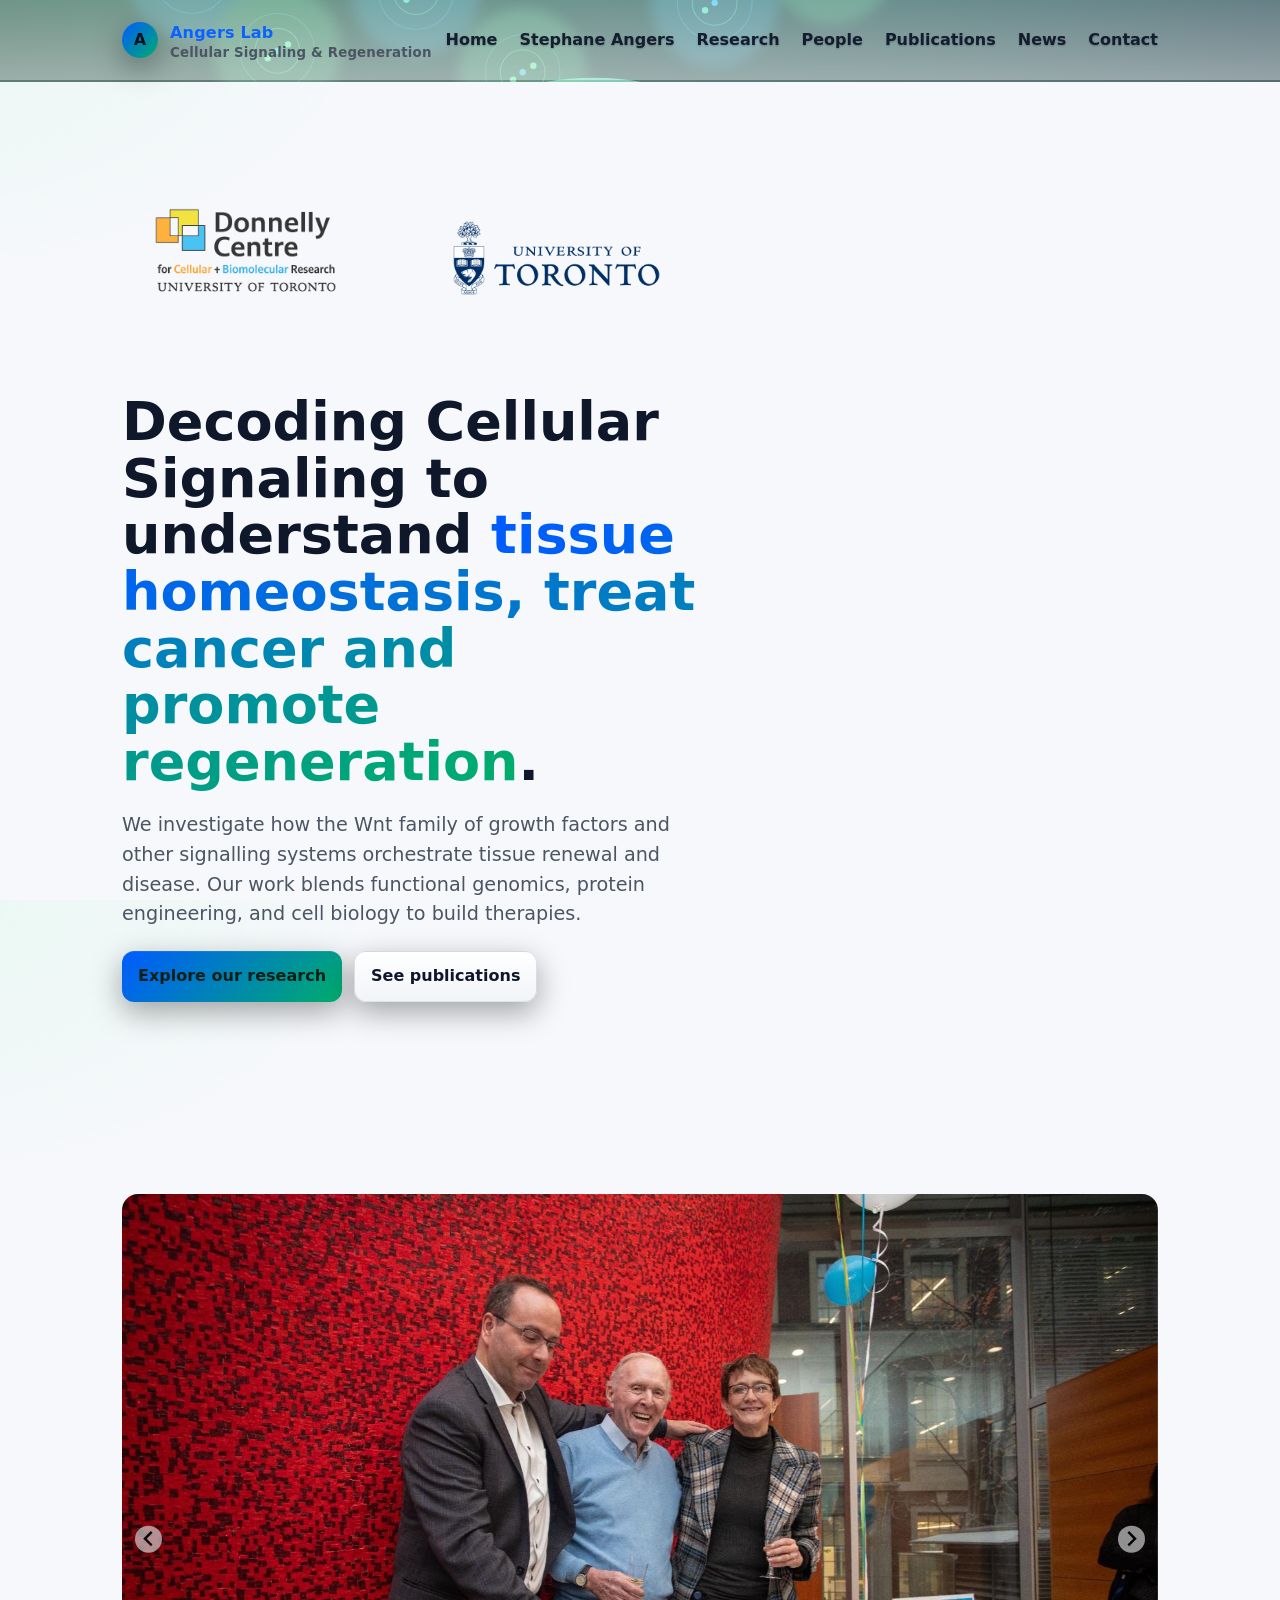
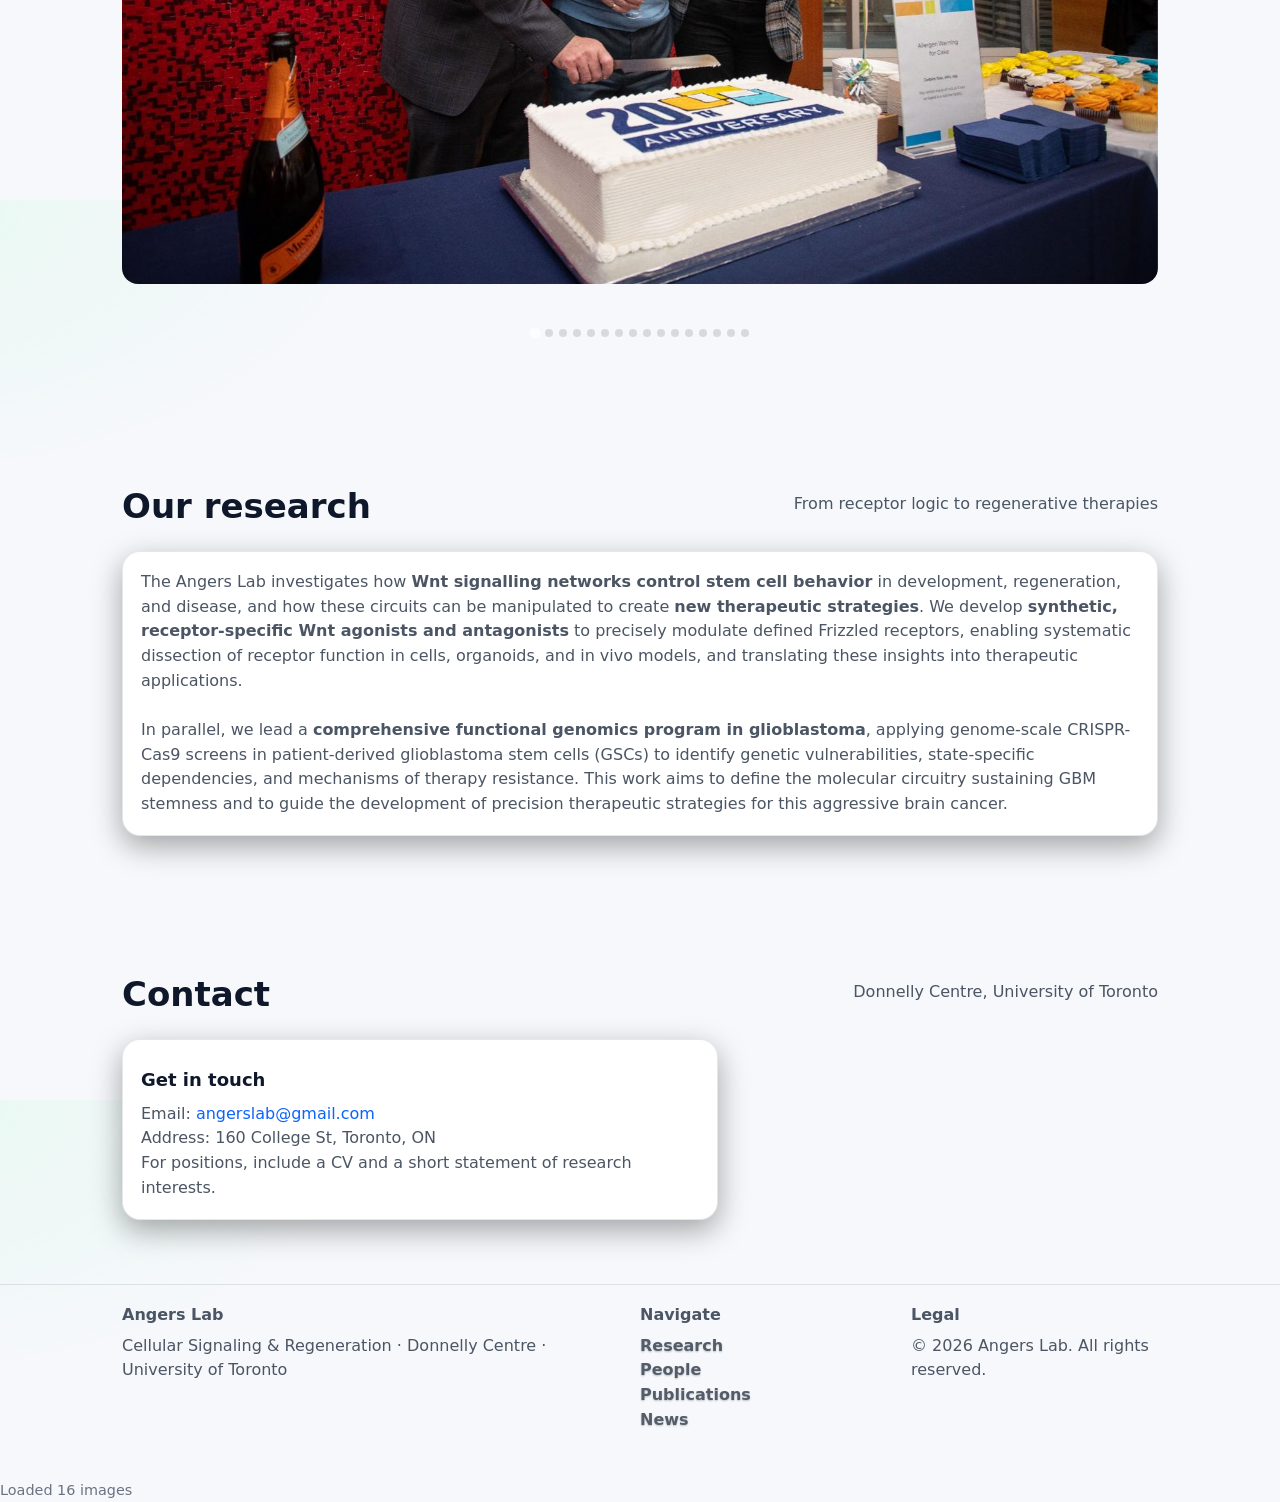
==== commit 576b5f78: "Revert "Redesign lab website and improve navigation and accessibility" This reverts commit b02f96e59" ====
--- a/index.html
+++ b/index.html
@@ -49,6 +49,12 @@
     
     
     .brand small { display: block; font-weight: 600; color: var(--muted); line-height: 1; }
+    
+    
+    
+    
+      
+    }
     .hero { padding: clamp(28px, 6vw, 64px) 0 clamp(24px, 5vw, 48px); }
     .hero-grid { display: grid; grid-template-columns: 1.2fr .8fr; gap: clamp(20px, 5vw, 48px); align-items: center; }
     @media (max-width: 980px) { .hero-grid { grid-template-columns: 1fr; } }
@@ -172,15 +178,47 @@
 @media (max-width: 860px) {
       nav ul { display: none; position: absolute; top: 64px; left: 0; right: 0; background: var(--panel); border-bottom: 2px solid color-mix(in oklab, var(--text) 10%, transparent); padding: 12px 18px; flex-direction: column; gap: 8px; }
 
-}
 nav a.active { font-weight: bold; text-decoration: underline; }
 /* Optional: prevent body from scrolling when menu is open */
 body.no-scroll { overflow: hidden; }
 </style>
 
-<link rel="stylesheet" href="assets/css/site.css"/>
-
-<script defer src="assets/js/site.js"></script>
+<!-- Splide CSS -->
+<link rel="stylesheet" href="https://cdn.jsdelivr.net/npm/@splidejs/splide@4/dist/css/splide.min.css"/>
+<style>
+/* Splide iPhone-friendly sizing: avoid cropping and jitter */
+.splide { margin: 0 auto; max-width: var(--maxw); }
+.splide__track { border-radius: 16px; overflow: hidden; background: var(--panel); }
+.splide__slide {
+  display:flex; align-items:center; justify-content:center;
+  background: var(--panel);
+  will-change: transform;
+}
+/* Use dvh on iOS 16+; fallback to vh. Keep images crisp and contained */
+.splide__slide img {
+  max-width: 100%;
+  height: auto;
+  max-height: 78dvh;
+  object-fit: contain;
+  display: block;
+  -webkit-transform: translateZ(0);
+  backface-visibility: hidden;
+}
+@supports not (height: 100dvh) {
+  .splide__slide img { max-height: 75vh; }
+}
+/* Slight inner padding so tall images don't touch edges on phones */
+@media (max-width: 600px){
+  .splide__slide { padding: 8px; }
+}
+#status { color:#6b7280; font-size:.9rem; }
+</style>
+<style>
+@media (max-width: 860px) {
+  .menu-btn { display: inline-block !important; }
+  nav ul.open { display: flex !important; }
+}
+</style>
 </head>
 <body>
 <a class="sr-only" href="#main">Skip to content</a>
@@ -191,7 +229,7 @@
       <span>Angers Lab<br/><small>Cellular Signaling &amp; Regeneration</small></span>
     </a>
     <nav>
-      <button class="menu-btn" aria-controls="menu" aria-label="Open menu" aria-expanded="false">☰</button>
+      <button class="menu-btn" aria-label="Open menu" onclick="toggleMenu()" aria-expanded="false">☰</button>
       <ul id="menu"><li><a href="index.html" class="active"><span class="active"></span>Home</a></li>
 <li><a href="stephane-angers.html">Stephane Angers</a></li>
         <li><a href="research.html">Research</a></li>
@@ -203,7 +241,6 @@
   </div>
 </header>
 
-<main id="main" tabindex="-1">
 <section id="home" class="hero">
   <div class="wrap hero-grid">
     <div>
@@ -211,25 +248,22 @@
         <img src="assets/images/donnelly-logo.png" alt="Donnelly Centre Logo"/>
         <img src="assets/images/uoft-logo.png" alt="University of Toronto Logo"/>
       </div>
-      <p class="eyebrow">Angers Lab · University of Toronto</p><h1>Decoding cell signals to advance <span class="hero-accent">cancer therapy and regeneration.</span></h1>
+      <h1>Decoding Cellular Signaling to understand <span style="background:linear-gradient(135deg,var(--brand),var(--brand-2));-webkit-background-clip:text;background-clip:text;color:transparent">tissue homeostasis, treat cancer and promote regeneration</span>.</h1>
       <p class="lead">We investigate how the Wnt family of growth factors and other signalling systems orchestrate tissue renewal and disease. Our work blends functional genomics, protein engineering, and cell biology to build therapies.</p>
       <div class="cta-row">
         <a class="btn fill" href="research.html">Explore our research</a>
-        <a class="btn" href="#join">Join the lab</a>
+        <a class="btn" href="publications.html">See publications</a>
       </div>
     </div>
-    <figure class="hero-visual"><img src="assets/carousel/angers-lab-picnic-2024.jpg" alt="Angers Lab team together at the 2024 lab picnic" width="900" height="675" fetchpriority="high"/><figcaption>Discovery is a team effort. Meet <a href="people.html">the people behind our science</a>.</figcaption></figure>
   </div>
 </section>
 
-<section class="wrap research-gallery" aria-labelledby="gallery-title">
-  <div class="section-head"><div><p class="eyebrow">Inside our science</p><h2 id="gallery-title">From signals to new possibilities</h2></div><a href="research.html">Explore our programs →</a></div>
-  <div class="gallery-frame">
-    <figure class="gallery-slide"><img src="assets/carousel/wnt-canonical-signaling-schematic.jpg" alt="Schematic of canonical Wnt signalling" loading="lazy"/><figcaption><b>The language of cell signalling</b><span>Understanding how Wnt pathways coordinate cell behaviour.</span></figcaption></figure>
-    <figure class="gallery-slide" hidden><img src="assets/carousel/intestinal-organoids-brightfield.jpg" alt="Brightfield image of intestinal organoids" loading="lazy"/><figcaption><b>Modelling tissue renewal</b><span>Organoid models connect molecular mechanisms to tissue biology.</span></figcaption></figure>
-    <figure class="gallery-slide" hidden><img src="assets/carousel/crispr-screen-workflow-alt.png" alt="Diagram of the CRISPR screening workflow" loading="lazy"/><figcaption><b>Finding cancer vulnerabilities</b><span>Functional genomics helps reveal dependencies in cancer cells.</span></figcaption></figure>
-  </div>
-  <div class="gallery-controls" hidden><button class="btn" id="gallery-prev" aria-label="Previous research image">←</button><span id="gallery-count" aria-live="polite">1 / 3</span><button class="btn" id="gallery-next" aria-label="Next research image">→</button><button class="btn" id="gallery-play" aria-pressed="false">Play slideshow</button></div>
+<section class="wrap" aria-label="Research visuals">
+  <section id="auto-splide" class="splide" aria-label="Lab figures carousel">
+    <div class="splide__track">
+      <ul id="slides" class="splide__list"></ul>
+    </div>
+  </section>
 </section>
 
 <section id="about">
@@ -257,9 +291,6 @@
   </div>
 </section>
 
-<section class="wrap" aria-labelledby="featured-title"><div class="section-head"><h2 id="featured-title">Selected publications</h2><a href="publications.html">Browse all publications →</a></div><div class="feature-grid"><article class="card"><p class="eyebrow">2024 · Development</p><h3>Exploiting spatiotemporal regulation of FZD5 during neural patterning for efficient ventral midbrain specification.</h3><a href="https://doi.org/10.1242/dev.202545">Read the paper →</a></article><article class="card"><p class="eyebrow">2023 · Cell</p><h3>Targeted alveolar regeneration with Frizzled-specific agonists.</h3><a href="https://doi.org/10.1016/j.cell.2023.05.022">Read the paper →</a></article><article class="card"><p class="eyebrow">2021 · Nature Cancer</p><h3>Gradient of Developmental and Injury Response transcriptional states defines functional vulnerabilities underpinning glioblastoma heterogeneity.</h3><a href="https://doi.org/10.1038/s43018-020-00154-9">Read the paper →</a></article></div></section>
-<section class="wrap" aria-labelledby="latest-title"><div class="section-head"><div><p class="eyebrow">Research &amp; community</p><h2 id="latest-title">In the news</h2></div><a href="news.html">All news →</a></div><div class="feature-grid" id="home-news"><article class="card"><p class="sub">pharmaphorum</p><h3><a href="https://news.google.com/rss/articles/[base64]?oc=5">Wnt drug gives MSD first eye disease win after EyeBio deal - pharmaphorum</a></h3><p class="sub">2026-09-25</p></article><article class="card"><p class="sub">British Business Bank</p><h3><a href="https://news.google.com/rss/articles/CBMia0FVX3lxTE5NQVctTFJoQ2V2ekFSYzhsMURmaXVCZ1BxTW45TnBFWHpYWldTSzE3ZHNrTEQwM0pLdTMwOFc2eUYtNHJva21lUTJDVlZLb0EwN1o0VlZBalA3NmZXUWlzdUYzdXJPbUx5VzF3?oc=5">EyeBio - British Business Bank</a></h3><p class="sub">2026-06-08</p></article><article class="card"><p class="sub">University of Toronto</p><h3><a href="https://news.google.com/rss/articles/[base64]?oc=5">20 years of discovery: the Donnelly Centre celebrates a two-decade milestone - University of Toronto</a></h3><p class="sub">2025-11-06</p></article></div></section>
-<section class="wrap" id="join"><div class="join-panel"><div><p class="eyebrow">Build what comes next</p><h2>Join the lab</h2><p>Interested in Wnt signalling, protein engineering, or cancer genomics? Get in touch to discuss potential opportunities.</p><p>Include your CV and a short statement of research interests.</p></div><a class="btn fill" href="mailto:angerslab@gmail.com?subject=Angers%20Lab%20opportunities">Introduce yourself →</a></div></section>
 <section id="contact">
   <div class="wrap">
     <div class="section-head">
@@ -269,14 +300,13 @@
     <div class="grid">
       <div class="card" style="grid-column: span 7">
         <h3>Get in touch</h3>
-        <p class="mt-2">Email: <a href="mailto:angerslab@gmail.com">angerslab@gmail.com</a></p>
+        <p class="mt-2">Email: <a href="mailto:info@angerslab.org">angerslab@gmail.com</a></p>
         <p>Address: 160 College St, Toronto, ON</p>
         <p class="mt-2">For positions, include a CV and a short statement of research interests.</p>
       </div>
   </div>
 </section>
 
-</main>
 <footer>
   <div class="wrap footer-grid">
     <div>
@@ -299,12 +329,138 @@
   </div>
 </footer>
 
-
-
-
-
-
-
-
+<script>
+  
+  document.getElementById('year').textContent = new Date().getFullYear();
+  document.querySelectorAll('a[href^="#"]').forEach(a => a.addEventListener('click', e => {
+    const id = a.getAttribute('href');
+    if(id.length > 1){ e.preventDefault(); document.querySelector(id).scrollIntoView({behavior:'smooth'}); }
+  }));
+
+  // --- Non-Splide carousel init (kept in case it's used elsewhere) ---
+  (function(){
+    const root = document.getElementById('home-carousel');
+    if(!root) return;
+    const slidesWrap = root.querySelector('.slides');
+    const slides = Array.from(root.querySelectorAll('.slide'));
+    const dotsWrap = root.querySelector('.dots');
+    let i = 0, timer;
+
+    slides.forEach((_, idx)=>{
+      const b = document.createElement('button');
+      b.className = 'dot';
+      b.setAttribute('role','tab');
+      b.setAttribute('aria-label','Go to slide ' + (idx+1));
+      b.addEventListener('click', ()=> go(idx, true));
+      dotsWrap.appendChild(b);
+    });
+
+    function update(){
+      slidesWrap.style.transform = `translateX(-${i*100}%)`;
+      dotsWrap.querySelectorAll('.dot').forEach((d, idx)=> d.setAttribute('aria-selected', idx===i ? 'true' : 'false'));
+    }
+    function go(n, user){
+      i = (n + slides.length) % slides.length;
+      update();
+      if(user) restart();
+    }
+    function next(){ go(i+1); }
+    function prev(){ go(i-1); }
+
+    root.querySelector('.next').addEventListener('click', ()=> next());
+    root.querySelector('.prev').addEventListener('click', ()=> prev());
+
+    function start(){ timer = setInterval(next, 5000); }
+    function stop(){ clearInterval(timer); }
+    function restart(){ stop(); start(); }
+
+    root.addEventListener('mouseenter', stop);
+    root.addEventListener('mouseleave', start);
+
+    update(); start();
+  })();
+</script>
+
+<!-- Splide -->
+<script defer src="https://cdn.jsdelivr.net/npm/@splidejs/splide@4/dist/js/splide.min.js"></script>
+<p id="status"></p>
+<script>
+document.addEventListener('DOMContentLoaded', async () => {
+  const status = document.getElementById('status');
+  const listEl = document.getElementById('slides');
+  const manifestUrl = 'assets/carousel/manifest.json';
+
+  try {
+    const res = await fetch(manifestUrl, { cache: 'no-cache' });
+    if (!res.ok) throw new Error('HTTP ' + res.status + ' ' + res.statusText);
+    const data = await res.json();
+    const images = Array.isArray(data.images) ? data.images : [];
+
+    if (images.length === 0) {
+      status.textContent = 'No images found in assets/carousel/.';
+    } else {
+      for (const rel of images) {
+        const li = document.createElement('li');
+        li.className = 'splide__slide';
+        const img = document.createElement('img');
+        img.loading = 'lazy';
+        img.decoding = 'async';
+        img.src = rel;
+        img.alt = '';
+        li.appendChild(img);
+        listEl.appendChild(li);
+      }
+
+      new Splide('#auto-splide', {
+        type: 'loop',
+        pagination: true,
+        arrows: true,
+        gap: '0.5rem',
+        // Key changes for iPhone rendering:
+        // - Let Splide manage width; avoid autoWidth which can shrink images on mobile.
+        autoHeight: true,
+        focus: 'center',
+        speed: 600,
+        autoplay: true,
+        interval: 5000,
+        pauseOnHover: true,
+        pauseOnFocus: true,
+        breakpoints: {
+          600: { arrows: false }
+        }
+      }).mount();
+
+      status.textContent = 'Loaded ' + images.length + ' image' + (images.length > 1 ? 's' : '');
+    }
+  } catch (err) {
+    status.style.color = '#b91c1c';
+    status.textContent = 'Failed to load manifest: ' + err.message + ' — ensure assets/carousel/manifest.json is published.';
+  }
+});
+</script>
+<script>
+(function () {
+  const btn  = document.querySelector('.menu-btn');
+  const menu = document.getElementById('menu');
+
+  if (!btn || !menu) return;
+
+  function set(open) {
+    menu.classList.toggle('open', open);
+    btn.setAttribute('aria-expanded', String(open));
+    document.body.classList.toggle('no-scroll', open);
+  }
+
+  window.toggleMenu = () => set(!menu.classList.contains('open'));
+
+  // Close the menu when a link is tapped
+  menu.querySelectorAll('a').forEach(a => a.addEventListener('click', () => set(false)));
+
+  // If resized back to desktop, ensure menu is closed and layout resets
+  window.addEventListener('resize', () => {
+    if (window.innerWidth > 860) set(false);
+  });
+})();
+</script>
 </body>
 </html>
